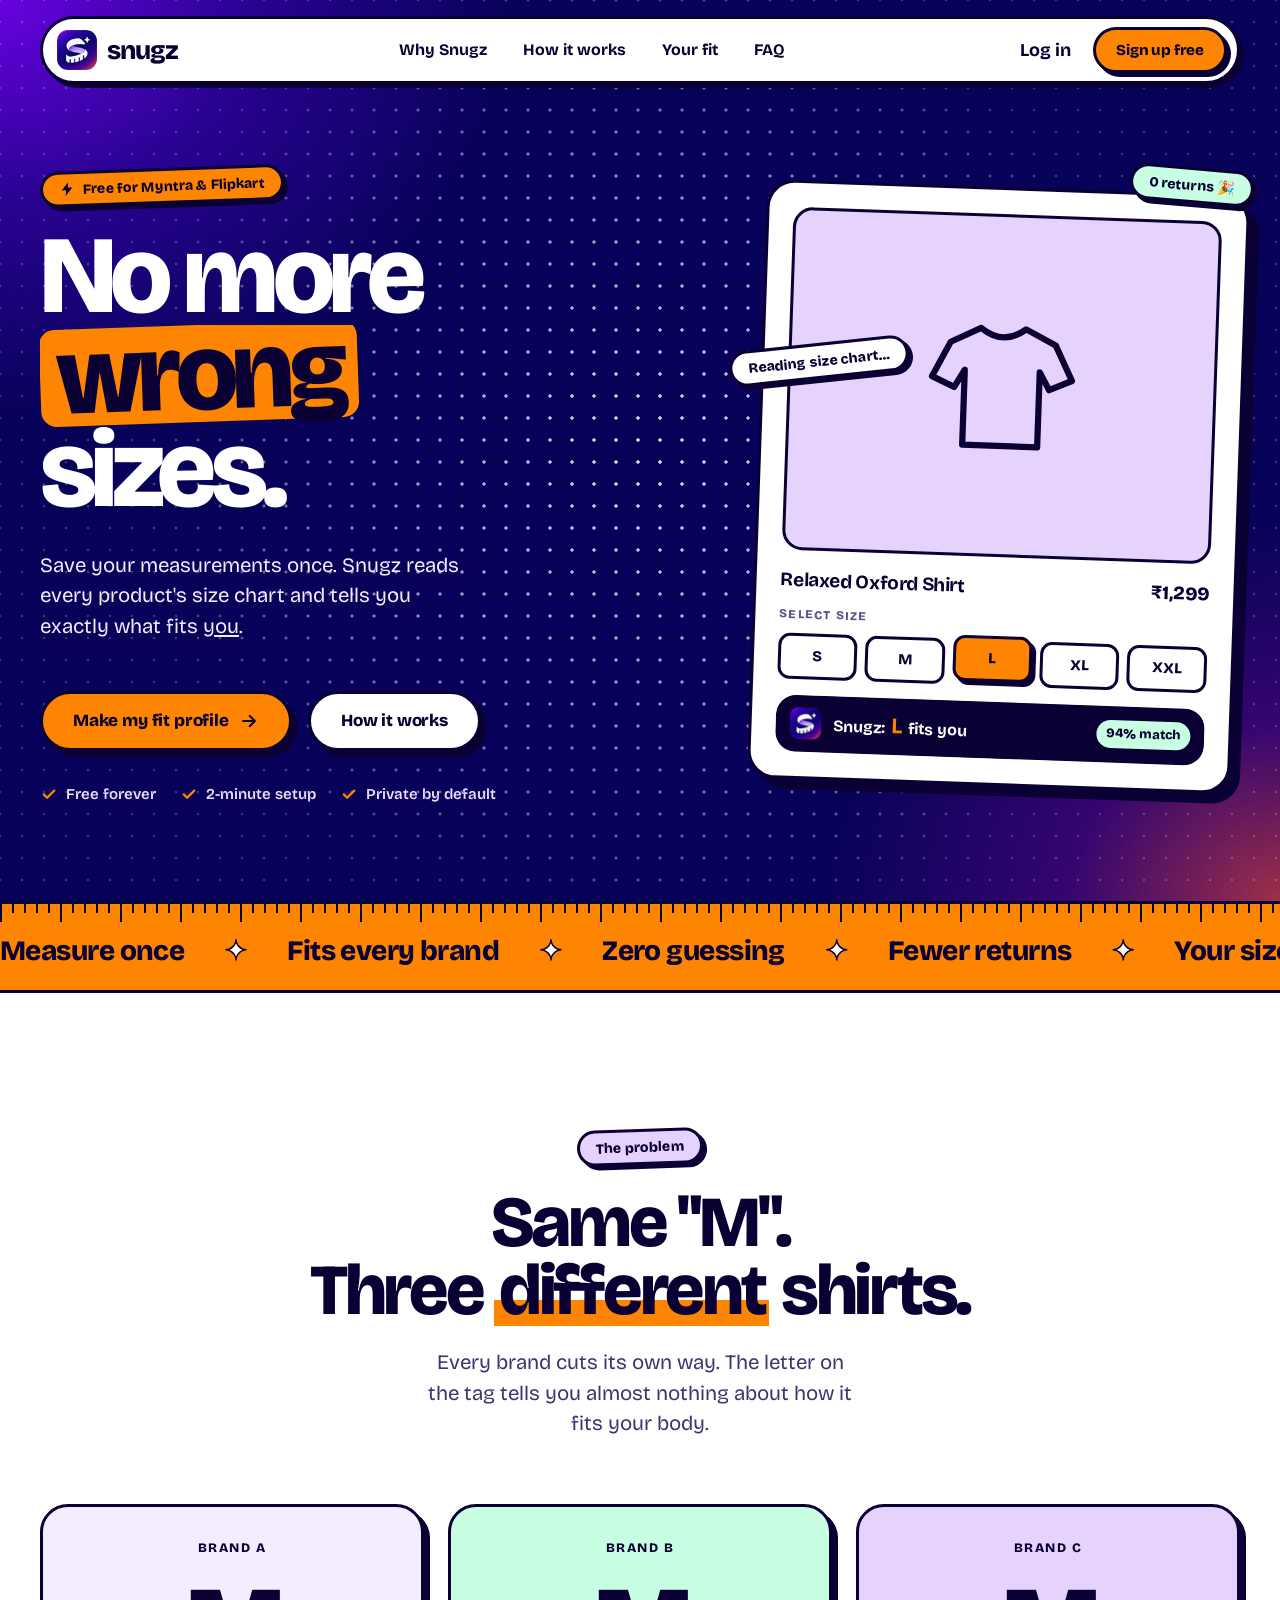
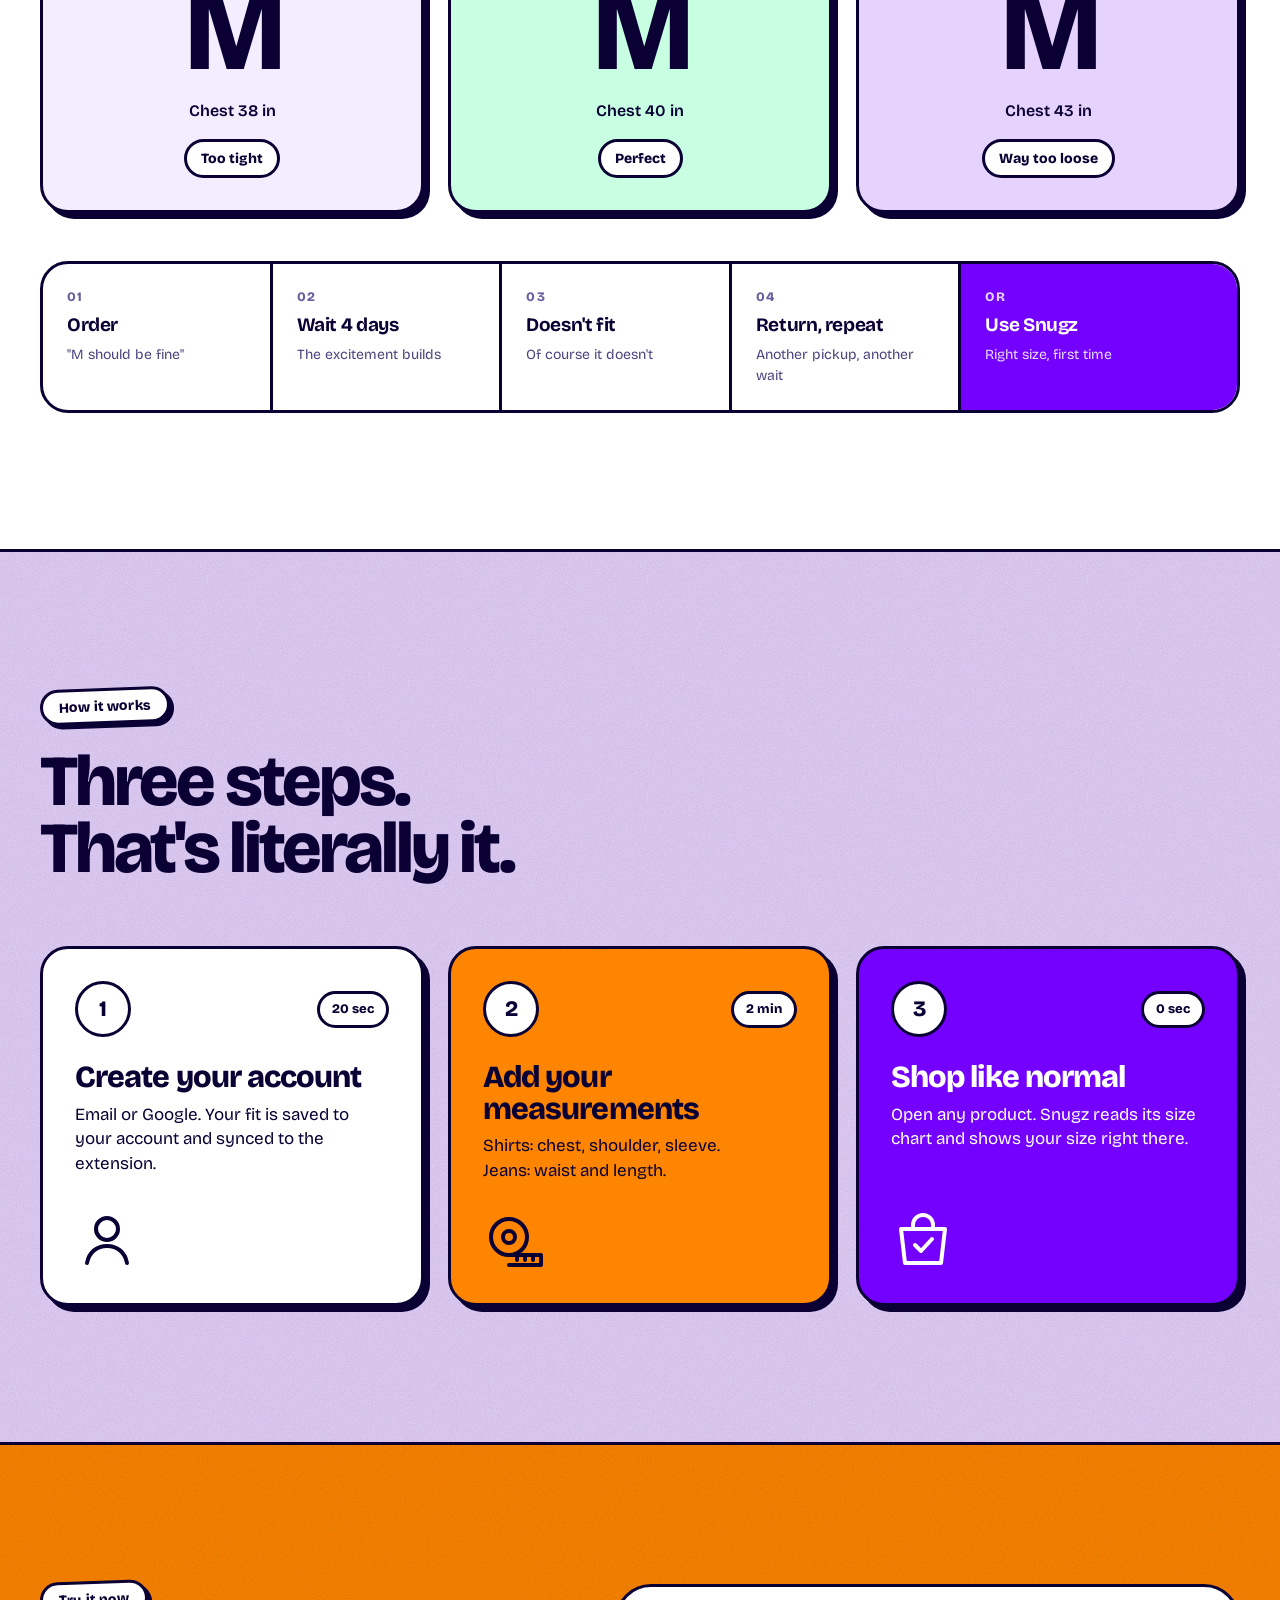
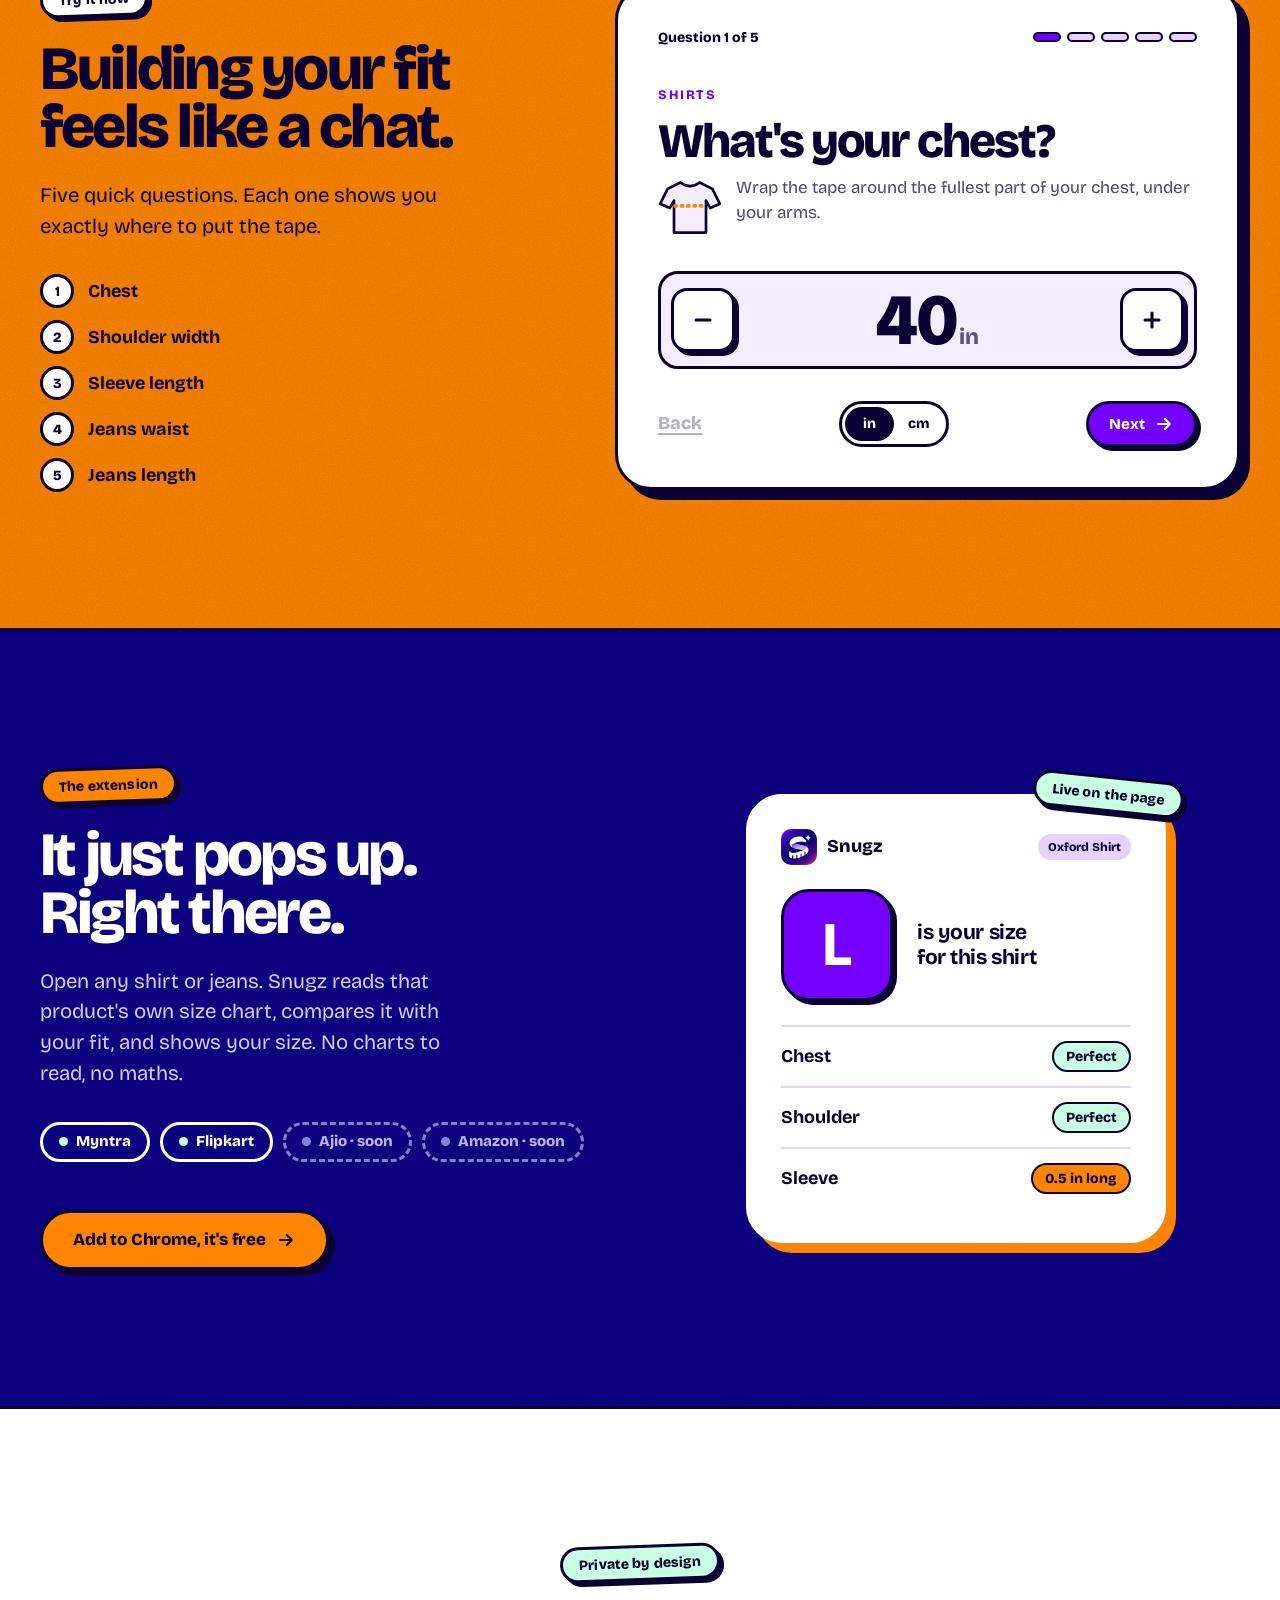
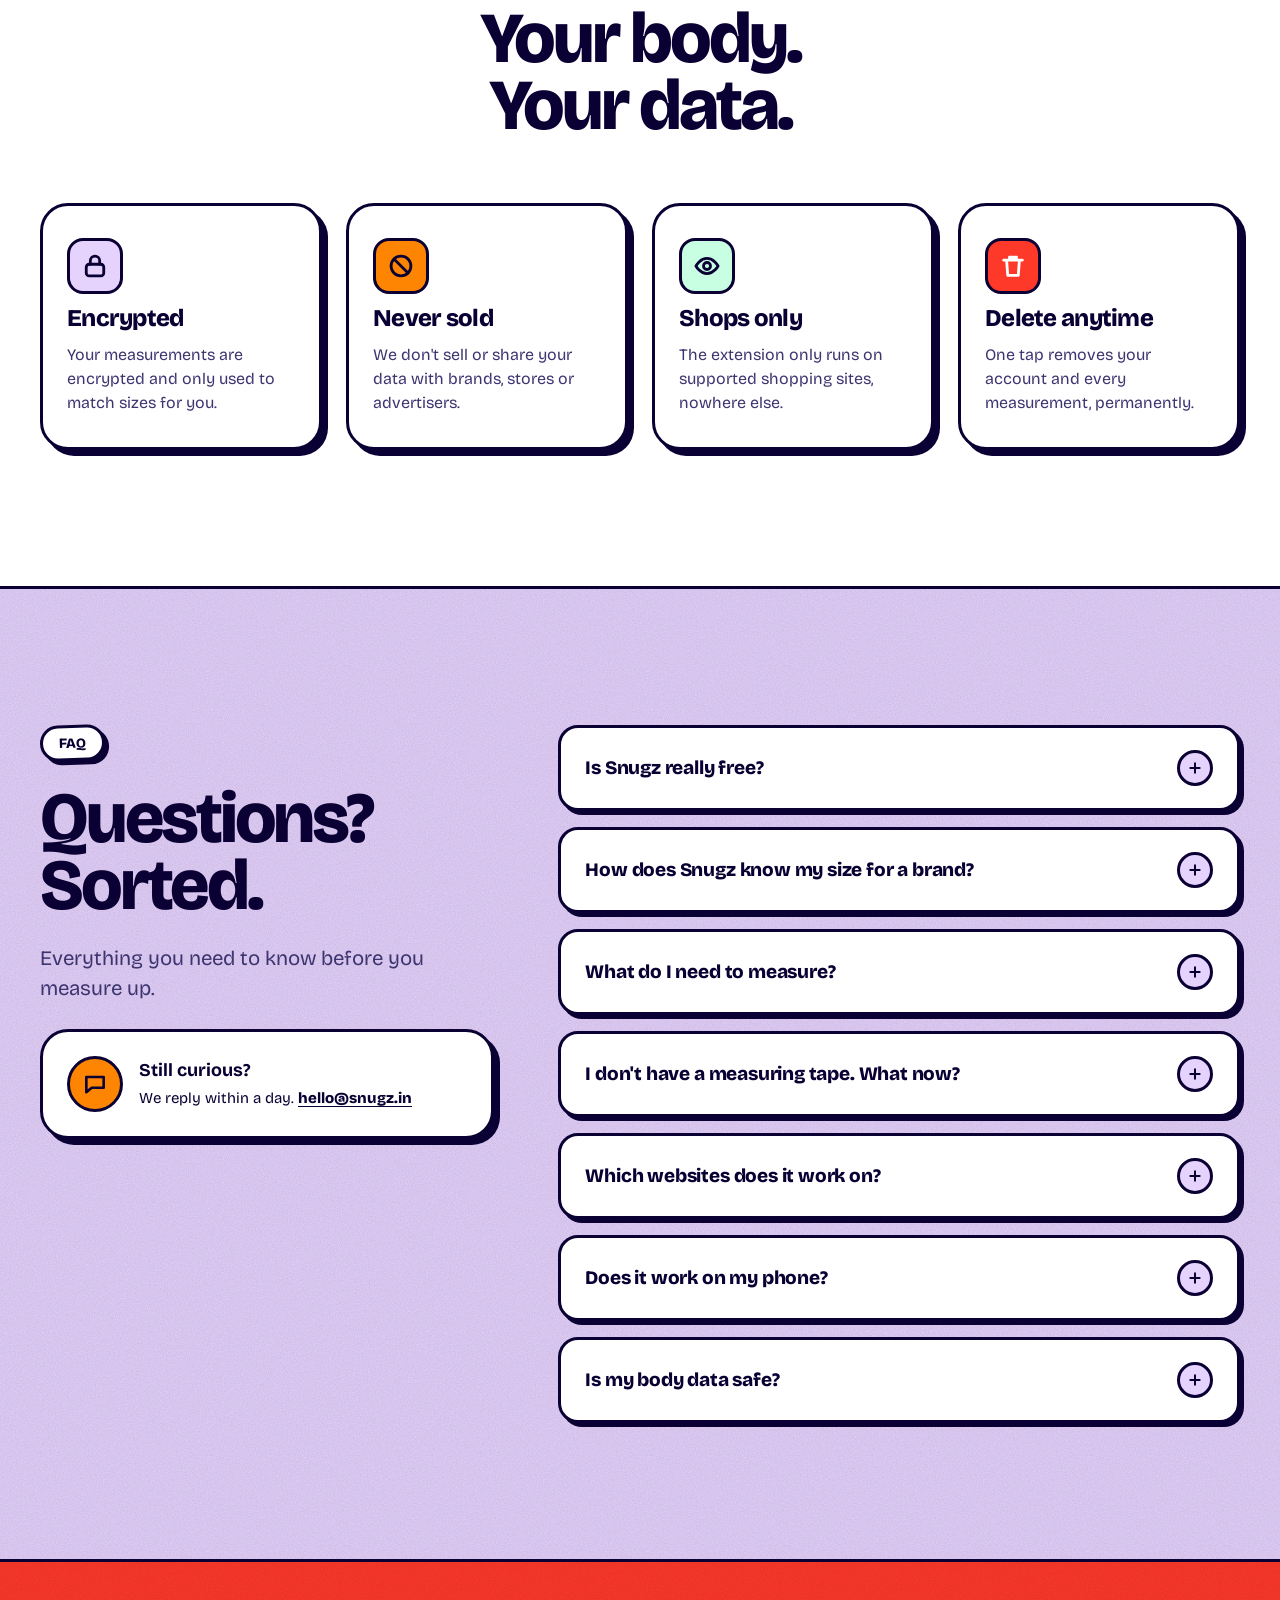
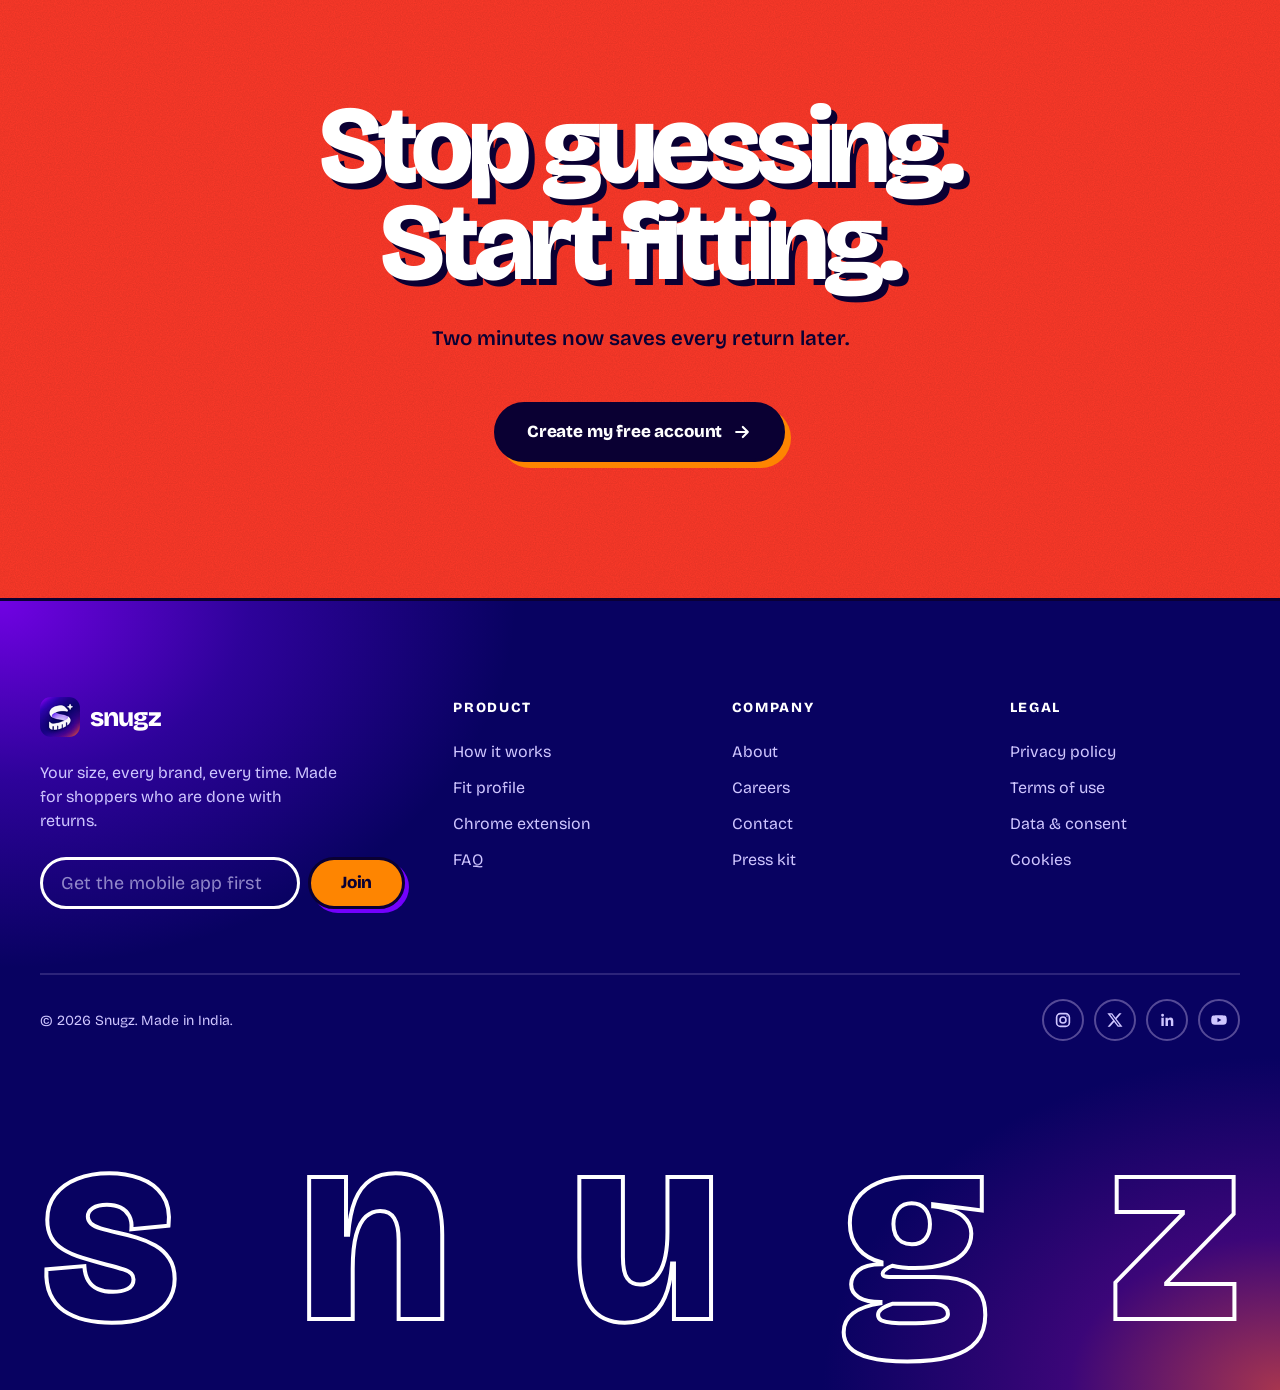
==== website/index.html @ 31a0fb0a "Snugz: website, Chrome extension and Supabase schema - Colour Block landing page and one-screen onbo" ====
<!DOCTYPE html>
<html lang="en">
<head>
  <meta charset="UTF-8" />
  <meta name="viewport" content="width=device-width, initial-scale=1.0" />
  <title>Snugz · No more wrong sizes</title>
  <meta name="description" content="Save your measurements once. Snugz reads every product's size chart on Myntra and Flipkart and tells you the size that fits." />
  <meta name="theme-color" content="#0C036F" />
  <link rel="icon" href="assets/snugz-icon-64.png" />
  <link rel="apple-touch-icon" href="assets/snugz-icon-192.png" />
  <link rel="preconnect" href="https://fonts.googleapis.com" />
  <link rel="preconnect" href="https://fonts.gstatic.com" crossorigin />
  <link href="https://fonts.googleapis.com/css2?family=Bricolage+Grotesque:opsz,wght@12..96,400;12..96,500;12..96,600;12..96,700;12..96,800&display=swap" rel="stylesheet" />
  <link rel="stylesheet" href="css/style.css" />
</head>
<body>

<!-- ============ icon sprite ============ -->
<svg width="0" height="0" style="position:absolute" aria-hidden="true">
  <defs>
    <symbol id="i-arrow" viewBox="0 0 24 24" fill="none" stroke="currentColor" stroke-width="2.6" stroke-linecap="round" stroke-linejoin="round"><path d="M5 12h14M13 6l6 6-6 6"/></symbol>
    <symbol id="i-check" viewBox="0 0 24 24" fill="none" stroke="currentColor" stroke-width="3" stroke-linecap="round" stroke-linejoin="round"><path d="M5 12.5l4.5 4.5L19 7.5"/></symbol>
    <symbol id="i-minus" viewBox="0 0 24 24" fill="none" stroke="currentColor" stroke-width="3" stroke-linecap="round"><path d="M5 12h14"/></symbol>
    <symbol id="i-plus" viewBox="0 0 24 24" fill="none" stroke="currentColor" stroke-width="3" stroke-linecap="round"><path d="M12 5v14M5 12h14"/></symbol>
    <symbol id="i-lock" viewBox="0 0 24 24" fill="none" stroke="currentColor" stroke-width="2.4" stroke-linecap="round" stroke-linejoin="round"><rect x="4.5" y="10.5" width="15" height="10" rx="2.5"/><path d="M8 10.5V7.5a4 4 0 0 1 8 0v3"/></symbol>
    <symbol id="i-ban" viewBox="0 0 24 24" fill="none" stroke="currentColor" stroke-width="2.4" stroke-linecap="round"><circle cx="12" cy="12" r="8.5"/><path d="M6 6l12 12"/></symbol>
    <symbol id="i-eye" viewBox="0 0 24 24" fill="none" stroke="currentColor" stroke-width="2.4" stroke-linecap="round" stroke-linejoin="round"><path d="M2.5 12S6 5.5 12 5.5 21.5 12 21.5 12 18 18.5 12 18.5 2.5 12 2.5 12z"/><circle cx="12" cy="12" r="3"/></symbol>
    <symbol id="i-trash" viewBox="0 0 24 24" fill="none" stroke="currentColor" stroke-width="2.4" stroke-linecap="round" stroke-linejoin="round"><path d="M4 7h16M9 7V4.5h6V7M6.5 7l1 13h9l1-13"/></symbol>
    <symbol id="i-chat" viewBox="0 0 24 24" fill="none" stroke="currentColor" stroke-width="2.4" stroke-linecap="round" stroke-linejoin="round"><path d="M4 5.5h16v10H9l-5 4z"/></symbol>
    <symbol id="i-bolt" viewBox="0 0 24 24" fill="currentColor"><path d="M13.5 2 4 13.5h6.5L9.5 22 20 9.5h-6.5z"/></symbol>
    <symbol id="i-insta" viewBox="0 0 24 24" fill="none" stroke="currentColor" stroke-width="2.2"><rect x="3.5" y="3.5" width="17" height="17" rx="5"/><circle cx="12" cy="12" r="4"/><circle cx="17.3" cy="6.7" r="1" fill="currentColor" stroke="none"/></symbol>
    <symbol id="i-x" viewBox="0 0 24 24" fill="currentColor"><path d="M17.7 3h3.1l-6.8 7.8L22 21h-6.3l-4.9-6.4L5.2 21H2.1l7.3-8.3L1.8 3h6.4l4.4 5.9zm-1.1 16.2h1.7L7.4 4.7H5.6z"/></symbol>
    <symbol id="i-in" viewBox="0 0 24 24" fill="currentColor"><path d="M4.5 9h3.2v11H4.5zM6.1 3.8a1.9 1.9 0 1 1 0 3.8 1.9 1.9 0 0 1 0-3.8zM10 9h3.1v1.5h.1c.4-.8 1.5-1.8 3.2-1.8 3.4 0 4 2.2 4 5.1V20h-3.2v-5.4c0-1.3 0-3-1.8-3s-2.1 1.4-2.1 2.9V20H10z"/></symbol>
    <symbol id="i-yt" viewBox="0 0 24 24" fill="currentColor"><path d="M22 8.2a3 3 0 0 0-2.1-2.1C18 5.6 12 5.6 12 5.6s-6 0-7.9.5A3 3 0 0 0 2 8.2 31 31 0 0 0 1.6 12 31 31 0 0 0 2 15.8a3 3 0 0 0 2.1 2.1c1.9.5 7.9.5 7.9.5s6 0 7.9-.5a3 3 0 0 0 2.1-2.1 31 31 0 0 0 .4-3.8 31 31 0 0 0-.4-3.8zM10 15V9l5.2 3z"/></symbol>
    <!-- illustrations -->
    <symbol id="i-shirt" viewBox="0 0 120 120" fill="none" stroke="currentColor" stroke-width="5" stroke-linejoin="round"><path d="M42 14 L18 26 L4 54 L22 62 L30 48 L30 108 L90 108 L90 48 L98 62 L116 54 L102 26 L78 14 Q60 28 42 14Z"/></symbol>
    <symbol id="i-user" viewBox="0 0 64 64" fill="none" stroke="currentColor" stroke-width="4" stroke-linecap="round"><circle cx="32" cy="22" r="11"/><path d="M12 56c2-11 10-17 20-17s18 6 20 17"/></symbol>
    <symbol id="i-tape" viewBox="0 0 64 64" fill="none" stroke="currentColor" stroke-width="4" stroke-linejoin="round" stroke-linecap="round"><circle cx="26" cy="30" r="18"/><circle cx="26" cy="30" r="6"/><path d="M26 48h32v10H26"/><path d="M34 48v5M42 48v5M50 48v5"/></symbol>
    <symbol id="i-bag" viewBox="0 0 64 64" fill="none" stroke="currentColor" stroke-width="4" stroke-linejoin="round" stroke-linecap="round"><path d="M10 22h44l-4 34H14z"/><path d="M22 22v-4a10 10 0 0 1 20 0v4"/><path d="M24 38l6 6 11-12"/></symbol>
  </defs>
</svg>

<!-- ============ NAV ============ -->
<header class="nav solid" id="nav">
  <div class="wrap nav-in">
    <a href="#top" class="brand" aria-label="Snugz home"><img src="assets/snugz-icon-64.png" alt="" width="40" height="40" />snugz</a>
    <nav class="nav-links" aria-label="Main">
      <a href="#problem">Why Snugz</a>
      <a href="#how">How it works</a>
      <a href="#fit">Your fit</a>
      <a href="#faq">FAQ</a>
    </nav>
    <div class="nav-cta">
      <a href="onboarding.html?mode=login" class="login go">Log in</a>
      <a href="onboarding.html" class="btn btn-orange btn-sm go">Sign up free</a>
      <button class="menu-btn" id="menuBtn" aria-label="Open menu" aria-expanded="false"><span></span></button>
    </div>
  </div>
</header>
<div class="mobile-menu" id="mobileMenu">
  <a href="#problem">Why Snugz</a>
  <a href="#how">How it works</a>
  <a href="#fit">Your fit</a>
  <a href="#faq">FAQ</a>
  <a href="onboarding.html" class="btn btn-orange go">Sign up free <svg class="arrow"><use href="#i-arrow"/></svg></a>
</div>

<main id="top">
  <!-- ============ HERO ============
       Psychology: name the pain everyone knows → show the fix within 2 seconds → one clear action. -->
  <section class="hero tex light">
    <div class="dots-bg"></div>
    <div class="wrap hero-grid">
      <div>
        <span class="sticker rv-pop" style="--rot:rotate(-2deg)"><svg><use href="#i-bolt"/></svg>Free for Myntra &amp; Flipkart</span>
        <h1 class="display">
          <span class="line"><span>No more</span></span>
          <span class="line"><span><span class="mark">wrong</span></span></span>
          <span class="line"><span>sizes.</span></span>
        </h1>
        <p class="lede rv" style="--i:2">Save your measurements once. Snugz reads every product's size chart and tells you exactly what fits <u>you</u>.</p>
        <div class="cta-row rv" style="--i:3">
          <a href="onboarding.html" class="btn btn-orange go">Make my fit profile <svg class="arrow"><use href="#i-arrow"/></svg></a>
          <a href="#how" class="btn">How it works</a>
        </div>
        <div class="trust-row rv" style="--i:4">
          <span><svg><use href="#i-check"/></svg>Free forever</span>
          <span><svg><use href="#i-check"/></svg>2-minute setup</span>
          <span><svg><use href="#i-check"/></svg>Private by default</span>
        </div>
      </div>

      <div class="demo rv" style="--i:2" aria-hidden="true">
        <span class="sticker white float-tag t1">Reading size chart…</span>
        <span class="sticker mint float-tag t2">0 returns 🎉</span>
        <div class="pcard" id="pcard">
          <div class="ph"><svg style="color:#0A0033"><use href="#i-shirt"/></svg><i class="scan"></i></div>
          <div class="meta"><b>Relaxed Oxford Shirt</b><span>₹1,299</span></div>
          <div class="lbl">Select size</div>
          <div class="chips" id="chips"><span class="chip">S</span><span class="chip">M</span><span class="chip">L</span><span class="chip">XL</span><span class="chip">XXL</span></div>
          <div class="verdict" id="verdict"><img src="assets/snugz-icon-64.png" alt="" /><span>Snugz: <b>L</b> fits you</span><span class="pct">94% match</span></div>
        </div>
      </div>
    </div>
  </section>

  <!-- ============ TAPE ============ -->
  <div class="tape" aria-hidden="true">
    <div class="tape-track">
      <p><span>Measure once</span><i>✦</i><span>Fits every brand</span><i>✦</i><span>Zero guessing</span><i>✦</i><span>Fewer returns</span><i>✦</i><span>Your size, everywhere</span><i>✦</i></p>
      <p><span>Measure once</span><i>✦</i><span>Fits every brand</span><i>✦</i><span>Zero guessing</span><i>✦</i><span>Fewer returns</span><i>✦</i><span>Your size, everywhere</span><i>✦</i></p>
    </div>
  </div>

  <!-- ============ PROBLEM ============
       Psychology: make the invisible problem visible. Same label, three outcomes. -->
  <section class="sec bg-white" id="problem">
    <div class="wrap">
      <div class="sec-head center">
        <span class="sticker lilac rv-pop" style="--rot:rotate(-2deg)">The problem</span>
        <h2 class="h2 rv" style="--i:1">Same "M".<br />Three <span class="u-line">different</span> shirts.</h2>
        <p class="lede rv" style="--i:2">Every brand cuts its own way. The letter on the tag tells you almost nothing about how it fits your body.</p>
      </div>
      <div class="same">
        <div class="same-card c-a rv" style="--i:0"><span class="brandname">Brand A</span><span class="m">M</span><span class="spec">Chest 38 in</span><span class="pill">Too tight</span></div>
        <div class="same-card c-b rv" style="--i:1"><span class="brandname">Brand B</span><span class="m">M</span><span class="spec">Chest 40 in</span><span class="pill">Perfect</span></div>
        <div class="same-card c-c rv" style="--i:2"><span class="brandname">Brand C</span><span class="m">M</span><span class="spec">Chest 43 in</span><span class="pill">Way too loose</span></div>
      </div>
      <div class="loop rv">
        <div><span class="n">01</span><b>Order</b><small>"M should be fine"</small></div>
        <div><span class="n">02</span><b>Wait 4 days</b><small>The excitement builds</small></div>
        <div><span class="n">03</span><b>Doesn't fit</b><small>Of course it doesn't</small></div>
        <div><span class="n">04</span><b>Return, repeat</b><small>Another pickup, another wait</small></div>
        <div><span class="n">OR</span><b>Use Snugz</b><small>Right size, first time</small></div>
      </div>
    </div>
  </section>

  <!-- ============ HOW IT WORKS ============ -->
  <section class="sec bg-lilac tex" id="how">
    <div class="wrap">
      <div class="sec-head">
        <span class="sticker white rv-pop" style="--rot:rotate(-2deg)">How it works</span>
        <h2 class="h2 rv" style="--i:1">Three steps.<br />That's literally it.</h2>
      </div>
      <div class="steps">
        <article class="step st-1 rv" style="--i:0">
          <div class="top"><span class="num">1</span><span class="time">20 sec</span></div>
          <div><h3 class="h3">Create your account</h3><p style="margin-top:10px">Email or Google. Your fit is saved to your account and synced to the extension.</p></div>
          <svg class="ico"><use href="#i-user"/></svg>
        </article>
        <article class="step st-2 rv" style="--i:1">
          <div class="top"><span class="num">2</span><span class="time">2 min</span></div>
          <div><h3 class="h3">Add your measurements</h3><p style="margin-top:10px">Shirts: chest, shoulder, sleeve.<br />Jeans: waist and length.</p></div>
          <svg class="ico"><use href="#i-tape"/></svg>
        </article>
        <article class="step st-3 rv" style="--i:2">
          <div class="top"><span class="num">3</span><span class="time">0 sec</span></div>
          <div><h3 class="h3">Shop like normal</h3><p style="margin-top:10px">Open any product. Snugz reads its size chart and shows your size right there.</p></div>
          <svg class="ico"><use href="#i-bag"/></svg>
        </article>
      </div>
    </div>
  </section>

  <!-- ============ FIT BUILDER (interactive) ============
       Psychology: let people try it before signing up. Answering the first question
       creates ownership, so they're more likely to finish. -->
  <section class="sec bg-orange tex" id="fit">
    <div class="wrap fit-grid">
      <div>
        <span class="sticker white rv-pop" style="--rot:rotate(-2deg)">Try it now</span>
        <h2 class="h2 rv" style="--i:1;margin-top:24px">Building your fit feels like a chat.</h2>
        <p class="lede rv" style="--i:2;margin-top:24px">Five quick questions. Each one shows you exactly where to put the tape.</p>
        <ul class="fit-list rv" style="--i:3">
          <li><span>1</span>Chest</li>
          <li><span>2</span>Shoulder width</li>
          <li><span>3</span>Sleeve length</li>
          <li><span>4</span>Jeans waist</li>
          <li><span>5</span>Jeans length</li>
        </ul>
      </div>
      <div class="qcard rv" style="--i:1">
        <div class="q-top"><span class="q-count" id="qCount">Question 1 of 5</span><div class="q-bars" id="qBars"><i class="on"></i><i></i><i></i><i></i><i></i></div></div>
        <div class="q-body" id="qBody"></div>
        <div class="picker">
          <button type="button" id="qMinus" aria-label="Decrease"><svg><use href="#i-minus"/></svg></button>
          <output id="qVal">40<small>in</small></output>
          <button type="button" id="qPlus" aria-label="Increase"><svg><use href="#i-plus"/></svg></button>
        </div>
        <div class="q-foot">
          <button class="link-btn" id="qBack" disabled>Back</button>
          <div class="unit" role="group" aria-label="Units"><button class="on" data-u="in">in</button><button data-u="cm">cm</button></div>
          <button class="btn btn-violet btn-sm" id="qNext">Next <svg class="arrow"><use href="#i-arrow"/></svg></button>
        </div>
      </div>
    </div>
  </section>

  <!-- ============ EXTENSION ============ -->
  <section class="sec bg-indigo tex light" id="extension">
    <div class="wrap ext-grid">
      <div>
        <span class="sticker rv-pop" style="--rot:rotate(-2deg)">The extension</span>
        <h2 class="h2 rv" style="--i:1;margin-top:24px">It just pops up.<br />Right there.</h2>
        <p class="lede rv" style="--i:2;margin-top:24px">Open any shirt or jeans. Snugz reads that product's own size chart, compares it with your fit, and shows your size. No charts to read, no maths.</p>
        <div class="stores rv" style="--i:3">
          <span class="store"><i></i>Myntra</span>
          <span class="store"><i></i>Flipkart</span>
          <span class="store soon"><i></i>Ajio · soon</span>
          <span class="store soon"><i></i>Amazon · soon</span>
        </div>
        <a href="#" class="btn btn-orange rv chrome" style="--i:4">Add to Chrome, it's free <svg class="arrow"><use href="#i-arrow"/></svg></a>
      </div>
      <div class="popwrap rv" style="--i:2">
        <span class="sticker mint">Live on the page</span>
        <div class="ext-pop">
          <div class="hd"><span><img src="assets/snugz-icon-64.png" alt="" />Snugz</span><small>Oxford Shirt</small></div>
          <div class="big"><b>L</b><p>is your size<br />for this shirt</p></div>
          <div class="rows">
            <div>Chest <em>Perfect</em></div>
            <div>Shoulder <em>Perfect</em></div>
            <div>Sleeve <em class="warn">0.5 in long</em></div>
          </div>
        </div>
      </div>
    </div>
  </section>

  <!-- ============ PRIVACY ============
       Psychology: body measurements feel personal. Remove the fear before the final ask. -->
  <section class="sec bg-white">
    <div class="wrap">
      <div class="sec-head center">
        <span class="sticker mint rv-pop" style="--rot:rotate(-2deg)">Private by design</span>
        <h2 class="h2 rv" style="--i:1">Your body.<br />Your data.</h2>
      </div>
      <div class="priv">
        <div class="priv-card rv" style="--i:0"><span class="ic" style="background:var(--lilac)"><svg><use href="#i-lock"/></svg></span><h3 class="h3" style="font-size:24px">Encrypted</h3><p>Your measurements are encrypted and only used to match sizes for you.</p></div>
        <div class="priv-card rv" style="--i:1"><span class="ic" style="background:var(--orange)"><svg><use href="#i-ban"/></svg></span><h3 class="h3" style="font-size:24px">Never sold</h3><p>We don't sell or share your data with brands, stores or advertisers.</p></div>
        <div class="priv-card rv" style="--i:2"><span class="ic" style="background:var(--mint)"><svg><use href="#i-eye"/></svg></span><h3 class="h3" style="font-size:24px">Shops only</h3><p>The extension only runs on supported shopping sites, nowhere else.</p></div>
        <div class="priv-card rv" style="--i:3"><span class="ic" style="background:var(--coral);color:#fff"><svg><use href="#i-trash"/></svg></span><h3 class="h3" style="font-size:24px">Delete anytime</h3><p>One tap removes your account and every measurement, permanently.</p></div>
      </div>
    </div>
  </section>

  <!-- ============ FAQ ============ -->
  <section class="sec bg-lilac tex" id="faq">
    <div class="wrap faq-grid">
      <div class="faq-side">
        <span class="sticker white rv-pop" style="--rot:rotate(-2deg);justify-self:start">FAQ</span>
        <h2 class="h2 rv" style="--i:1">Questions?<br />Sorted.</h2>
        <p class="lede rv" style="--i:2;color:#3D3570">Everything you need to know before you measure up.</p>
        <div class="help-card rv" style="--i:3">
          <span class="av"><svg><use href="#i-chat"/></svg></span>
          <div><b>Still curious?</b><span class="small">We reply within a day. <a href="mailto:hello@snugz.in">hello@snugz.in</a></span></div>
        </div>
      </div>
      <div class="faq" id="faqList">
        <div class="faq-item rv" style="--i:0"><button class="faq-q" aria-expanded="false">Is Snugz really free?<span class="pm"><svg><use href="#i-plus"/></svg></span></button><div class="faq-a"><div><p>Yes. Creating your fit profile and using the extension is free.</p></div></div></div>
        <div class="faq-item rv" style="--i:1"><button class="faq-q" aria-expanded="false">How does Snugz know my size for a brand?<span class="pm"><svg><use href="#i-plus"/></svg></span></button><div class="faq-a"><div><p>We don't guess from a database. The extension reads the size chart of the exact product you're viewing and compares it with your measurements.</p></div></div></div>
        <div class="faq-item rv" style="--i:2"><button class="faq-q" aria-expanded="false">What do I need to measure?<span class="pm"><svg><use href="#i-plus"/></svg></span></button><div class="faq-a"><div><p>For shirts and tops: chest, shoulder width and sleeve length. For jeans: waist and length. A soft measuring tape is all you need, and every step shows you where to measure.</p></div></div></div>
        <div class="faq-item rv" style="--i:3"><button class="faq-q" aria-expanded="false">I don't have a measuring tape. What now?<span class="pm"><svg><use href="#i-plus"/></svg></span></button><div class="faq-a"><div><p>Take a shirt and jeans that fit you well, lay them flat and measure those with any ruler or string. You can update your numbers any time.</p></div></div></div>
        <div class="faq-item rv" style="--i:4"><button class="faq-q" aria-expanded="false">Which websites does it work on?<span class="pm"><svg><use href="#i-plus"/></svg></span></button><div class="faq-a"><div><p>We're starting with Myntra and Flipkart. Ajio and Amazon are next.</p></div></div></div>
        <div class="faq-item rv" style="--i:5"><button class="faq-q" aria-expanded="false">Does it work on my phone?<span class="pm"><svg><use href="#i-plus"/></svg></span></button><div class="faq-a"><div><p>The extension works in Chrome on laptops and desktops. A mobile app is on the way. Join the newsletter below and we'll tell you first.</p></div></div></div>
        <div class="faq-item rv" style="--i:6"><button class="faq-q" aria-expanded="false">Is my body data safe?<span class="pm"><svg><use href="#i-plus"/></svg></span></button><div class="faq-a"><div><p>Your measurements are encrypted, never sold, and only used to match sizes for you. You can delete your account and all your data in one tap.</p></div></div></div>
      </div>
    </div>
  </section>

  <!-- ============ FINAL CTA ============ -->
  <section class="final tex" style="position:relative">
    <span class="sticker white float-s fs1">Measure once</span>
    <span class="sticker float-s fs2">Fits every brand</span>
    <span class="sticker lilac float-s fs3">Fewer returns</span>
    <span class="sticker mint float-s fs4">100% free</span>
    <div class="wrap">
      <h2 class="display pop-words" aria-label="Stop guessing. Start fitting."><span class="w" style="--d:0" aria-hidden="true">Stop</span> <span class="w" style="--d:1" aria-hidden="true">guessing.</span><br /><span class="w" style="--d:2" aria-hidden="true">Start</span> <span class="w" style="--d:3" aria-hidden="true">fitting.</span></h2>
      <p class="lede rv" style="--i:1">Two minutes now saves every return later.</p>
      <a href="onboarding.html" class="btn btn-ink rv go" style="--i:2">Create my free account <svg class="arrow"><use href="#i-arrow"/></svg></a>
    </div>
  </section>
</main>

<!-- ============ FOOTER ============ -->
<footer class="footer">
  <div class="wrap">
    <div class="f-top">
      <div class="f-brand">
        <a href="#top" class="brand"><img src="assets/snugz-icon-64.png" alt="" width="40" height="40" />snugz</a>
        <p>Your size, every brand, every time. Made for shoppers who are done with returns.</p>
        <form class="news" id="news">
          <label class="sr-only" for="newsEmail">Email</label>
          <input id="newsEmail" type="email" required placeholder="Get the mobile app first" />
          <button class="btn btn-orange" type="submit">Join</button>
        </form>
      </div>
      <div class="f-col"><h4>Product</h4><a href="#how">How it works</a><a href="#fit">Fit profile</a><a href="#extension">Chrome extension</a><a href="#faq">FAQ</a></div>
      <div class="f-col"><h4>Company</h4><a href="#">About</a><a href="#">Careers</a><a href="mailto:hello@snugz.in">Contact</a><a href="#">Press kit</a></div>
      <div class="f-col"><h4>Legal</h4><a href="#">Privacy policy</a><a href="#">Terms of use</a><a href="#">Data &amp; consent</a><a href="#">Cookies</a></div>
    </div>
    <div class="f-bot">
      <span>© 2026 Snugz. Made in India.</span>
      <div class="socials">
        <a href="#" aria-label="Instagram"><svg><use href="#i-insta"/></svg></a>
        <a href="#" aria-label="X"><svg><use href="#i-x"/></svg></a>
        <a href="#" aria-label="LinkedIn"><svg><use href="#i-in"/></svg></a>
        <a href="#" aria-label="YouTube"><svg><use href="#i-yt"/></svg></a>
      </div>
    </div>
    <div class="wordmark" id="wordmark" aria-hidden="true"><span style="--n:0">s</span><span style="--n:1">n</span><span style="--n:2">u</span><span style="--n:3">g</span><span style="--n:4">z</span></div>
  </div>
</footer>

<div class="wipe" id="wipe"><img src="assets/snugz-icon-512.png" alt="" /></div>
<script src="js/main.js"></script>
</body>
</html>
---- website/css/style.css ----
/* =========================================================================
   SNUGZ · Colour Block design system
   Colours sampled from the logo. Flat, saturated, high contrast.
   ========================================================================= */
:root {
  /* brand */
  --violet: #7301FD;
  --violet-dk: #5302E2;
  --indigo: #0E0287;
  --deep-indigo: #0C036F; /* official brand Deep Indigo */
  /* the logo's own background: violet corner → very deep indigo core → purple/coral corner */
  --logo-core: #080261;
  --logo-bg:
    radial-gradient(65% 75% at 0% 0%, #7102E3 0%, rgba(77,3,201,.55) 30%, rgba(43,2,164,0) 62%),
    radial-gradient(55% 65% at 100% 100%, rgba(184,59,77,.9) 0%, rgba(87,8,133,.65) 30%, rgba(65,3,130,0) 65%),
    var(--logo-core);
  --coral: #FF3929;
  --orange: #FE8501;
  --lilac: #E5D2FD;
  --lilac-lt: #F4ECFF;
  --ink: #0A0033;
  --white: #FFFFFF;
  --mint: #C8FFE3;

  /* lines & depth */
  --bw: 3px;
  --edge: var(--bw) solid var(--ink);
  --pop-sm: 4px 4px 0 var(--ink);
  --pop: 6px 6px 0 var(--ink);
  --pop-lg: 10px 10px 0 var(--ink);

  /* type */
  --font: "Bricolage Grotesque", system-ui, -apple-system, "Segoe UI", sans-serif;

  /* spacing (8pt scale) */
  --s1: 8px; --s2: 16px; --s3: 24px; --s4: 32px; --s5: 48px; --s6: 64px; --s7: 96px; --s8: 128px;
  --section: clamp(88px, 11vw, 136px);
  --gutter: clamp(20px, 5vw, 40px);
  --maxw: 1200px;

  --r-sm: 12px; --r: 20px; --r-lg: 28px; --r-xl: 36px;
  --ease: cubic-bezier(.2, .9, .25, 1);
  --spring: cubic-bezier(.34, 1.56, .64, 1);
}

*, *::before, *::after { box-sizing: border-box; margin: 0; padding: 0; }
html { scroll-behavior: smooth; -webkit-text-size-adjust: 100%; }
body {
  font-family: var(--font);
  font-optical-sizing: auto;
  font-size: 18px;
  line-height: 1.5;
  color: var(--ink);
  background: var(--white);
  -webkit-font-smoothing: antialiased;
  overflow-x: hidden;
}
img, svg { display: block; max-width: 100%; }
a { color: inherit; text-decoration: none; }
button { font: inherit; color: inherit; background: none; border: 0; cursor: pointer; }
input { font: inherit; color: inherit; }
::selection { background: var(--orange); color: var(--ink); }
:focus-visible { outline: 3px solid var(--orange); outline-offset: 3px; border-radius: 6px; }

.wrap { width: min(var(--maxw), 100% - var(--gutter) * 2); margin-inline: auto; }
.sr-only { position: absolute; width: 1px; height: 1px; overflow: hidden; clip: rect(0 0 0 0); white-space: nowrap; }

/* ---------- texture: printed-paper grain on every colour block ---------- */
.tex { position: relative; isolation: isolate; }
.tex::before {
  content: ""; position: absolute; inset: 0; z-index: -1; pointer-events: none;
  background-image: url("data:image/svg+xml,%3Csvg xmlns='http://www.w3.org/2000/svg' width='220' height='220'%3E%3Cfilter id='n'%3E%3CfeTurbulence type='fractalNoise' baseFrequency='.85' numOctaves='3' stitchTiles='stitch'/%3E%3CfeColorMatrix values='0 0 0 0 0 0 0 0 0 0 0 0 0 0 0 0 0 0 .55 0'/%3E%3C/filter%3E%3Crect width='100%25' height='100%25' filter='url(%23n)'/%3E%3C/svg%3E");
  opacity: .22; mix-blend-mode: multiply;
}
.tex.light::before { mix-blend-mode: soft-light; opacity: .5; }
/* halftone dot field (hero) */
.dots-bg {
  position: absolute; inset: 0; z-index: -1; pointer-events: none;
  background-image: radial-gradient(rgba(255,255,255,.2) 1.4px, transparent 1.6px);
  background-size: 22px 22px;
  background-position: 11px 11px;
}
/* breathing layer: brighter dots inside a soft circle that slowly grows and shrinks */
.dots-bg::after {
  content: ""; position: absolute; inset: 0;
  background-image: radial-gradient(rgba(255,255,255,.85) 1.5px, transparent 1.8px);
  background-size: 22px 22px; background-position: 11px 11px;
  -webkit-mask-image: radial-gradient(circle at 50% 50%, #000 0%, rgba(0,0,0,.5) 35%, transparent 65%);
          mask-image: radial-gradient(circle at 50% 50%, #000 0%, rgba(0,0,0,.5) 35%, transparent 65%);
  -webkit-mask-repeat: no-repeat; mask-repeat: no-repeat;
  -webkit-mask-position: 70% 45%; mask-position: 70% 45%;
  animation: breathe 7s ease-in-out infinite;
}
@keyframes breathe {
  0%, 100% { -webkit-mask-size: 45% 70%; mask-size: 45% 70%; opacity: .35; }
  50%      { -webkit-mask-size: 120% 180%; mask-size: 120% 180%; opacity: 1; }
}

/* ---------- typography ---------- */
.display { font-size: clamp(56px, 8.6vw, 132px); line-height: .88; letter-spacing: -.05em; font-weight: 800; }
.h2 { font-size: clamp(42px, 5.6vw, 80px); line-height: .94; letter-spacing: -.045em; font-weight: 800; }
.h3 { font-size: clamp(24px, 2.4vw, 32px); line-height: 1.02; letter-spacing: -.03em; font-weight: 800; }
.lede { font-size: clamp(18px, 1.6vw, 21px); line-height: 1.5; max-width: 34ch; }
.small { font-size: 15px; }
.mark {
  display: inline-block; background: var(--orange); color: var(--ink);
  padding: 0 .14em; border-radius: .14em; transform: rotate(-2deg);
}
.u-line { background: linear-gradient(transparent 62%, var(--orange) 62% 92%, transparent 92%); padding: 0 .06em; }

/* sticker label */
.sticker {
  display: inline-flex; align-items: center; gap: 8px;
  height: 36px; padding: 0 16px; border: var(--edge); border-radius: 999px;
  background: var(--orange); color: var(--ink);
  font-weight: 800; font-size: 14px; letter-spacing: .01em;
  transform: rotate(-2deg); box-shadow: var(--pop-sm);
}
.sticker.white { background: var(--white); }
.sticker.lilac { background: var(--lilac); }
.sticker.mint { background: var(--mint); }
.sticker svg { width: 16px; height: 16px; }

/* ---------- buttons ---------- */
.btn {
  --bg: var(--white); --fg: var(--ink);
  display: inline-flex; align-items: center; justify-content: center; gap: 10px;
  height: 60px; padding: 0 30px; border-radius: 999px;
  background: var(--bg); color: var(--fg);
  border: var(--edge); box-shadow: var(--pop);
  font-weight: 800; font-size: 17px; letter-spacing: -.01em; white-space: nowrap;
  transition: transform .18s var(--ease), box-shadow .18s var(--ease), background .2s;
  will-change: transform;
}
.btn:hover { transform: translate(-2px, -2px); box-shadow: 8px 8px 0 var(--ink); }
.btn:active { transform: translate(4px, 4px); box-shadow: 2px 2px 0 var(--ink); transition-duration: .06s; }
.btn svg { width: 20px; height: 20px; transition: transform .25s var(--ease); }
.btn:hover svg.arrow { transform: translateX(4px); }
.btn-orange { --bg: var(--orange); }
.btn-violet { --bg: var(--violet); --fg: var(--white); }
.btn-ink { --bg: var(--ink); --fg: var(--white); box-shadow: 6px 6px 0 var(--orange); }
.btn-ink:hover { box-shadow: 8px 8px 0 var(--orange); }
.btn-sm { height: 46px; padding: 0 20px; font-size: 15px; box-shadow: var(--pop-sm); }
.btn-sm:hover { box-shadow: 6px 6px 0 var(--ink); }
.btn-block { width: 100%; }

/* ---------- nav ---------- */
.nav {
  position: fixed; inset: 16px 0 auto; z-index: 60;
  transition: transform .45s var(--ease);
}
.nav.hide { transform: translateY(-140%); }
.nav-in {
  display: flex; align-items: center; justify-content: space-between; gap: 24px;
  height: 68px; padding: 0 10px 0 14px; border-radius: 999px;
  border: var(--bw) solid transparent;
  transition: background .3s, border-color .3s, box-shadow .3s;
}
.nav.solid .nav-in { background: var(--white); border-color: var(--ink); box-shadow: var(--pop-sm); }
.brand { display: inline-flex; align-items: center; gap: 10px; font-weight: 800; font-size: 26px; letter-spacing: -.04em; color: var(--white); transition: color .3s; }
.brand img { width: 40px; height: 40px; border-radius: 11px; }
.nav.solid .brand { color: var(--ink); }
.nav-links { display: flex; gap: 4px; }
.nav-links a {
  padding: 10px 16px; border-radius: 999px; font-weight: 700; font-size: 16px; color: var(--white);
  transition: background .2s, color .2s;
}
.nav-links a:hover { background: rgba(255,255,255,.16); }
.nav.solid .nav-links a { color: var(--ink); }
.nav.solid .nav-links a:hover { background: var(--lilac); }
.nav-cta { display: flex; align-items: center; gap: 8px; }
.nav-cta .login { font-weight: 700; padding: 10px 14px; color: var(--white); transition: color .3s; }
.nav.solid .nav-cta .login { color: var(--ink); }
.menu-btn { display: none; width: 46px; height: 46px; border-radius: 50%; border: var(--edge); background: var(--white); box-shadow: var(--pop-sm); place-items: center; }
.menu-btn span, .menu-btn span::before, .menu-btn span::after { display: block; width: 18px; height: 2.5px; background: var(--ink); border-radius: 2px; position: relative; transition: transform .3s var(--ease); }
.menu-btn span::before, .menu-btn span::after { content: ""; position: absolute; left: 0; }
.menu-btn span::before { top: -6px; } .menu-btn span::after { top: 6px; }
.menu-open .menu-btn span { background: transparent; }
.menu-open .menu-btn span::before { transform: translateY(6px) rotate(45deg); }
.menu-open .menu-btn span::after { transform: translateY(-6px) rotate(-45deg); }
.mobile-menu {
  position: fixed; inset: 0; z-index: 55; background: var(--violet); color: var(--white);
  display: grid; align-content: center; gap: 8px; padding: var(--gutter);
  clip-path: circle(0 at calc(100% - 44px) 50px); transition: clip-path .6s var(--ease);
}
.menu-open .mobile-menu { clip-path: circle(150% at calc(100% - 44px) 50px); }
.mobile-menu a { font-size: 44px; font-weight: 800; letter-spacing: -.04em; }
.mobile-menu .btn { margin-top: 24px; justify-self: start; }

/* ---------- HERO ---------- */
.hero { background: var(--logo-bg); color: var(--white); padding: 168px 0 var(--s7); border-bottom: var(--edge); overflow: hidden; }
.hero-grid { display: grid; grid-template-columns: minmax(0, 1.15fr) minmax(0, .85fr); gap: var(--s6); align-items: center; }
.hero h1 { margin: var(--s3) 0 var(--s4); }
.hero h1 .line { display: block; overflow: hidden; padding-bottom: .06em; margin-bottom: -.06em; }
.hero h1 .line > span { display: inline-block; transform: translateY(105%); animation: rise .9s var(--ease) forwards; }
.hero h1 .line:nth-child(2) > span { animation-delay: .08s; }
.hero h1 .line:nth-child(3) > span { animation-delay: .16s; }
@keyframes rise { to { transform: none; } }
.hero h1 .mark { transform: rotate(-2deg); }
.hero .lede { color: #F3EAFF; margin-bottom: var(--s5); }
.cta-row { display: flex; flex-wrap: wrap; gap: var(--s2); align-items: center; }
.trust-row { display: flex; flex-wrap: wrap; gap: var(--s3); margin-top: var(--s4); font-size: 15px; font-weight: 600; color: #E9DCFF; }
.trust-row span { display: inline-flex; align-items: center; gap: 8px; }
.trust-row svg { width: 18px; height: 18px; color: var(--orange); }

/* hero product card */
.demo { position: relative; }
.pcard {
  position: relative; background: var(--white); color: var(--ink);
  border: var(--edge); border-radius: var(--r-lg); box-shadow: var(--pop-lg);
  padding: var(--s3); transform: rotate(2deg);
  animation: bob 7s ease-in-out infinite;
}
@keyframes bob { 50% { transform: rotate(2deg) translateY(-10px); } }
.pcard .ph {
  aspect-ratio: 5/4; border: var(--edge); border-radius: var(--r); background: var(--lilac);
  display: grid; place-items: center; position: relative; overflow: hidden;
}
.pcard .ph svg { width: 46%; }
.pcard .scan {
  position: absolute; left: 0; right: 0; height: 3px; background: var(--orange); box-shadow: 0 0 0 1px var(--ink);
  top: 0; opacity: 0;
}
.pcard.scanning .scan { animation: scan 1.1s var(--ease) forwards; }
@keyframes scan { 0% { top: 0; opacity: 1; } 90% { opacity: 1; } 100% { top: 100%; opacity: 0; } }
.pcard .meta { display: flex; justify-content: space-between; align-items: baseline; margin: var(--s2) 0 4px; gap: 12px; }
.pcard .meta b { font-size: 19px; letter-spacing: -.02em; }
.pcard .meta span { font-weight: 800; font-size: 19px; }
.pcard .lbl { font-size: 12px; font-weight: 800; letter-spacing: .1em; text-transform: uppercase; color: #5B528C; margin-top: 10px; }
.chips { display: grid; grid-template-columns: repeat(5, 1fr); gap: 8px; margin-top: 10px; }
.chip {
  height: 46px; display: grid; place-items: center; border: var(--edge); border-radius: var(--r-sm);
  font-weight: 800; font-size: 15px; background: var(--white);
  transition: background .3s, transform .4s var(--spring), box-shadow .3s;
}
.chip.ping { background: var(--lilac); }
.chip.hit { background: var(--orange); transform: translateY(-4px); box-shadow: var(--pop-sm); }
.verdict {
  margin-top: var(--s2); display: flex; align-items: center; gap: 12px;
  background: var(--ink); color: var(--white); border-radius: var(--r); padding: 12px 14px;
  font-weight: 700; font-size: 16px;
  clip-path: inset(0 100% 0 0 round 20px); transition: clip-path .7s var(--ease);
}
.verdict.show { clip-path: inset(0 0 0 0 round 20px); }
.verdict img { width: 32px; height: 32px; border-radius: 9px; }
.verdict b { color: var(--orange); font-size: 22px; margin: 0 2px; }
.verdict > span { white-space: nowrap; }
.verdict .pct { margin-left: auto; font-size: 13px; font-weight: 800; background: var(--mint); color: var(--ink); padding: 4px 10px; border-radius: 999px; }
.float-tag { position: absolute; z-index: 2; }
.float-tag.t1 { left: -28px; top: 26%; transform: rotate(-6deg); }
.float-tag.t2 { right: -14px; top: -20px; transform: rotate(5deg); }

/* ---------- TAPE (measuring-tape ticker) ---------- */
.tape {
  position: relative; background: var(--orange); border-bottom: var(--edge); overflow: hidden;
  padding: 26px 0 18px;
}
.tape::before { /* tick marks like a real tape measure */
  content: ""; position: absolute; left: 0; right: 0; top: 0; height: 18px;
  background:
    repeating-linear-gradient(90deg, var(--ink) 0 2px, transparent 2px 60px),
    repeating-linear-gradient(90deg, var(--ink) 0 2px, transparent 2px 12px);
  background-size: 100% 18px, 100% 9px; background-repeat: repeat-x;
  animation: tick 26s linear infinite;
}
@keyframes tick { to { background-position: -600px 0, -600px 0; } }
.tape-track { display: flex; width: max-content; animation: marquee 26s linear infinite; }
.tape-track p { display: flex; gap: 40px; padding-right: 40px; font-weight: 800; font-size: clamp(20px, 2.2vw, 28px); letter-spacing: -.02em; white-space: nowrap; }
.tape-track i { font-style: normal; color: var(--white); -webkit-text-stroke: 1.5px var(--ink); }
@keyframes marquee { to { transform: translateX(-50%); } }

/* ---------- generic section ---------- */
.sec { padding: var(--section) 0; border-bottom: var(--edge); }
.sec-head { display: grid; gap: var(--s3); margin-bottom: var(--s6); justify-items: start; }
#fit .h2, #extension .h2 { font-size: clamp(40px, 4.8vw, 68px); }
.sec-head.center { text-align: center; justify-items: center; }
.sec-head .lede { color: #3D3570; }
.bg-white { background: var(--white); }
.bg-lilac { background: var(--lilac); }
.bg-orange { background: var(--orange); }
.bg-indigo { background: var(--indigo); color: var(--white); }
.bg-coral { background: var(--coral); }
.bg-ink { background: var(--ink); color: var(--white); }

/* ---------- PROBLEM ---------- */
.same { display: grid; grid-template-columns: repeat(3, 1fr); gap: var(--s3); }
.same-card {
  border: var(--edge); border-radius: var(--r-lg); box-shadow: var(--pop);
  padding: var(--s4); display: grid; gap: var(--s2); justify-items: center; text-align: center;
  transition: transform .35s var(--ease), box-shadow .35s var(--ease);
}
.same-card:hover { transform: translate(-3px, -3px) rotate(-1deg); box-shadow: 9px 9px 0 var(--ink); }
.same-card .brandname { font-size: 13px; font-weight: 800; letter-spacing: .12em; text-transform: uppercase; }
.same-card .m { font-size: 120px; line-height: .9; font-weight: 800; letter-spacing: -.06em; }
.same-card .spec { font-size: 16px; font-weight: 600; }
.same-card .pill { font-weight: 800; font-size: 14px; padding: 6px 14px; border-radius: 999px; border: var(--edge); background: var(--white); }
.c-a { background: var(--lilac-lt); } .c-b { background: var(--mint); } .c-c { background: var(--lilac); }
.loop {
  margin-top: var(--s5); border: var(--edge); border-radius: var(--r-lg); overflow: hidden;
  display: grid; grid-template-columns: repeat(4, 1fr) 1.2fr; background: var(--white);
}
.loop > div { padding: var(--s3); border-right: var(--edge); display: grid; gap: 4px; align-content: start; }
.loop > div:last-child { border-right: 0; background: var(--violet); color: var(--white); }
.loop .n { font-size: 13px; font-weight: 800; letter-spacing: .1em; color: #6A60A0; }
.loop > div:last-child .n { color: var(--lilac); }
.loop b { font-size: 19px; letter-spacing: -.02em; }
.loop small { font-size: 14px; color: #4B437E; }
.loop > div:last-child small { color: #EBDDFF; }

/* ---------- STEPS ---------- */
.steps { display: grid; grid-template-columns: repeat(3, 1fr); gap: var(--s3); counter-reset: s; }
.step {
  border: var(--edge); border-radius: var(--r-lg); box-shadow: var(--pop);
  padding: var(--s4); min-height: 340px; display: flex; flex-direction: column; gap: var(--s3);
  transition: transform .35s var(--ease), box-shadow .35s var(--ease);
}
.step:hover { transform: translate(-3px, -3px); box-shadow: 9px 9px 0 var(--ink); }
.step .top { display: flex; justify-content: space-between; align-items: center; }
.step .num { width: 56px; height: 56px; border-radius: 50%; border: var(--edge); background: var(--white); display: grid; place-items: center; font-weight: 800; font-size: 22px; }
.step .time { font-size: 13px; font-weight: 800; padding: 6px 12px; border-radius: 999px; border: var(--edge); background: var(--white); }
.step .ico { width: 64px; height: 64px; margin-top: auto; }
.step p { font-size: 17px; line-height: 1.45; }
.st-1 { background: var(--white); } .st-2 { background: var(--orange); } .st-3 { background: var(--violet); color: var(--white); }
.st-3 .num, .st-3 .time { color: var(--ink); }

/* ---------- FIT BUILDER ---------- */
.fit-grid { display: grid; grid-template-columns: minmax(0, .9fr) minmax(0, 1.1fr); gap: var(--s6); align-items: center; }
.fit-list { display: grid; gap: 12px; margin-top: var(--s4); }
.fit-list li { list-style: none; display: flex; align-items: center; gap: 14px; font-weight: 700; font-size: 18px; }
.fit-list li span { width: 34px; height: 34px; flex: none; border-radius: 50%; border: var(--edge); background: var(--white); display: grid; place-items: center; font-size: 14px; font-weight: 800; }
.qcard {
  background: var(--white); border: var(--edge); border-radius: var(--r-xl); box-shadow: var(--pop-lg);
  padding: clamp(24px, 4vw, 40px); position: relative;
}
.q-top { display: flex; justify-content: space-between; align-items: center; gap: 16px; }
.q-count { font-size: 14px; font-weight: 800; }
.q-bars { display: grid; grid-template-columns: repeat(5, 28px); gap: 6px; }
.q-bars i { height: 10px; border-radius: 10px; border: 2px solid var(--ink); background: var(--lilac); transition: background .35s var(--ease); }
.q-bars i.on { background: var(--violet); }
.q-body { margin-top: var(--s4); min-height: 150px; }
.q-cat { display: inline-flex; gap: 8px; align-items: center; font-size: 13px; font-weight: 800; letter-spacing: .12em; text-transform: uppercase; color: var(--violet); }
.q-title { font-size: clamp(34px, 4vw, 48px); line-height: 1; letter-spacing: -.04em; font-weight: 800; margin: 10px 0 10px; }
.q-help { font-size: 17px; color: #4B437E; display: flex; gap: 14px; align-items: flex-start; }
.q-help svg { width: 64px; height: 64px; flex: none; }
.q-anim { animation: qIn .45s var(--ease); }
@keyframes qIn { from { opacity: 0; transform: translateX(18px); } }
.picker {
  margin: var(--s4) 0; display: grid; grid-template-columns: 64px 1fr 64px; align-items: center; gap: 12px;
  border: var(--edge); border-radius: var(--r); padding: 10px; background: var(--lilac-lt);
}
.picker button {
  width: 64px; height: 64px; border-radius: 16px; border: var(--edge); background: var(--white);
  display: grid; place-items: center; box-shadow: var(--pop-sm);
  transition: transform .12s, box-shadow .12s, background .2s;
}
.picker button svg { width: 24px; height: 24px; }
.picker button:hover { background: var(--orange); }
.picker button:active { transform: translate(3px, 3px); box-shadow: 1px 1px 0 var(--ink); }
.picker output { text-align: center; font-size: clamp(52px, 6vw, 72px); font-weight: 800; letter-spacing: -.05em; line-height: 1; font-variant-numeric: tabular-nums; }
.picker output small { font-size: 22px; letter-spacing: 0; margin-left: 4px; color: #5B528C; }
.q-foot { display: flex; justify-content: space-between; align-items: center; gap: 16px; }
.unit { display: inline-grid; grid-template-columns: 1fr 1fr; border: var(--edge); border-radius: 999px; padding: 3px; }
.unit button { height: 34px; padding: 0 14px; border-radius: 999px; font-size: 14px; font-weight: 800; }
.unit button.on { background: var(--ink); color: var(--white); }
.link-btn { font-weight: 800; text-decoration: underline; text-underline-offset: 4px; text-decoration-thickness: 2px; }
.link-btn:disabled { opacity: .3; cursor: default; }

/* ---------- EXTENSION ---------- */
.ext-grid { display: grid; grid-template-columns: minmax(0, 1fr) minmax(0, 1fr); gap: var(--s6); align-items: center; }
.bg-indigo .lede { color: #D9CCFF; }
.stores { display: flex; flex-wrap: wrap; gap: 10px; margin: var(--s4) 0 var(--s5); }
.store { display: inline-flex; align-items: center; gap: 8px; height: 40px; padding: 0 16px; border-radius: 999px; border: var(--bw) solid var(--white); font-weight: 800; font-size: 15px; }
.store i { width: 9px; height: 9px; border-radius: 50%; background: var(--mint); }
.store.soon { border-style: dashed; border-color: rgba(255,255,255,.5); color: #BFB2F2; }
.store.soon i { background: #8C7FD6; }
.popwrap { position: relative; justify-self: center; width: min(420px, 100%); }
.ext-pop {
  background: var(--white); color: var(--ink); border: var(--bw) solid var(--white); border-radius: var(--r-xl);
  box-shadow: 10px 10px 0 var(--orange); padding: var(--s4);
}
.ext-pop .hd { display: flex; align-items: center; justify-content: space-between; }
.ext-pop .hd span { display: flex; align-items: center; gap: 10px; font-weight: 800; font-size: 18px; }
.ext-pop .hd img { width: 36px; height: 36px; border-radius: 10px; }
.ext-pop .hd small { font-size: 12px; font-weight: 800; background: var(--lilac); padding: 4px 10px; border-radius: 999px; }
.ext-pop .big { display: flex; align-items: center; gap: var(--s3); margin: var(--s3) 0; }
.ext-pop .big b { width: 112px; height: 112px; flex: none; border-radius: var(--r-lg); background: var(--violet); color: var(--white); border: var(--edge); display: grid; place-items: center; font-size: 62px; box-shadow: var(--pop-sm); }
.ext-pop .big p { font-size: 21px; font-weight: 700; line-height: 1.2; letter-spacing: -.02em; }
.ext-pop .rows div { display: flex; justify-content: space-between; align-items: center; padding: 14px 0; border-top: 2px solid var(--lilac); font-weight: 700; }
.ext-pop .rows em { font-style: normal; font-size: 14px; font-weight: 800; padding: 3px 12px; border-radius: 999px; border: 2px solid var(--ink); background: var(--mint); }
.ext-pop .rows em.warn { background: var(--orange); }
.popwrap .sticker { position: absolute; right: -18px; top: -18px; transform: rotate(6deg); }

/* ---------- PRIVACY ---------- */
.priv { display: grid; grid-template-columns: repeat(4, 1fr); gap: var(--s3); }
.priv-card { border: var(--edge); border-radius: var(--r-lg); padding: var(--s4) var(--s3); display: grid; gap: 12px; align-content: start; background: var(--white); box-shadow: var(--pop); }
.priv-card .ic { width: 56px; height: 56px; border-radius: 16px; border: var(--edge); display: grid; place-items: center; }
.priv-card .ic svg { width: 28px; height: 28px; }
.priv-card p { font-size: 16px; color: #3D3570; }

/* ---------- FAQ ---------- */
.faq-grid { display: grid; grid-template-columns: minmax(0, .8fr) minmax(0, 1.2fr); gap: var(--s6); align-items: start; }
.faq-side { position: sticky; top: 120px; display: grid; gap: var(--s3); }
.help-card { background: var(--white); border: var(--edge); border-radius: var(--r-lg); box-shadow: var(--pop); padding: var(--s3); display: flex; gap: var(--s2); align-items: center; }
.help-card .av { width: 56px; height: 56px; flex: none; border-radius: 50%; border: var(--edge); background: var(--orange); display: grid; place-items: center; }
.help-card .av svg { width: 26px; height: 26px; }
.help-card b { display: block; font-size: 18px; }
.help-card a { font-weight: 800; text-decoration: underline; text-underline-offset: 3px; }
.faq { display: grid; gap: var(--s2); }
.faq-item { background: var(--white); border: var(--edge); border-radius: var(--r); box-shadow: var(--pop-sm); transition: box-shadow .3s, transform .3s; }
.faq-item.open { box-shadow: var(--pop); transform: translate(-2px, -2px); }
.faq-q { width: 100%; display: flex; justify-content: space-between; align-items: center; gap: var(--s2); padding: 22px 24px; text-align: left; font-weight: 800; font-size: 19px; letter-spacing: -.01em; }
.faq-q .pm { width: 36px; height: 36px; flex: none; border-radius: 50%; border: var(--edge); display: grid; place-items: center; background: var(--lilac); transition: transform .4s var(--spring), background .3s; }
.faq-q .pm svg { width: 16px; height: 16px; }
.faq-item.open .pm { transform: rotate(135deg); background: var(--orange); }
.faq-a { display: grid; grid-template-rows: 0fr; transition: grid-template-rows .45s var(--ease); }
.faq-item.open .faq-a { grid-template-rows: 1fr; }
.faq-a > div { overflow: hidden; }
.faq-a p { padding: 0 24px 24px; font-size: 17px; color: #3D3570; max-width: 60ch; }

/* ---------- FINAL CTA ---------- */
.final { background: var(--coral); text-align: center; padding: var(--section) 0; border-bottom: var(--edge); overflow: hidden; }
.final .display { color: var(--white); -webkit-text-stroke: 0; text-shadow: 6px 6px 0 var(--ink); }
.final .lede { margin: var(--s4) auto var(--s5); color: var(--ink); font-weight: 600; }
/* stickers pop in right after the headline words, then keep a gentle float */
.final .float-s {
  position: absolute; opacity: 0; transform: scale(.2) rotate(0deg);
  transition: opacity .25s ease, transform .7s var(--spring);
  transition-delay: calc(var(--d) * 170ms);
}
.final.in .float-s { opacity: 1; transform: rotate(var(--rot)); animation: stickerFloat 5s ease-in-out calc(var(--d) * 170ms + .8s) infinite; }
@keyframes stickerFloat { 50% { transform: rotate(var(--rot)) translateY(-10px); } }
.final .fs1 { left: 7%; top: 18%; --rot: -10deg; --d: 4; }
.final .fs2 { right: 8%; top: 26%; --rot: 8deg; --d: 5; }
.final .fs3 { left: 12%; bottom: 16%; --rot: 6deg; --d: 6; }
.final .fs4 { right: 12%; bottom: 18%; --rot: -6deg; --d: 7; }
.final.in .pop-words .w { opacity: 1; transform: none; }

/* ---------- FOOTER ---------- */
.footer { background: var(--logo-bg); color: #CFC6FF; padding-top: var(--s7); overflow: hidden; position: relative; }
.f-top { display: grid; grid-template-columns: 1.4fr repeat(3, 1fr); gap: var(--s5); padding-bottom: var(--s6); border-bottom: 2px solid rgba(229,210,253,.16); }
.f-brand .brand { color: var(--white); }
.f-brand p { margin: var(--s2) 0 var(--s3); max-width: 30ch; font-size: 16px; }
.news { display: flex; gap: 8px; max-width: 380px; }
.news input { flex: 1; min-width: 0; height: 52px; padding: 0 18px; border-radius: 999px; border: var(--bw) solid var(--white); background: transparent; color: var(--white); outline: none; transition: border-color .2s; }
.news input::placeholder { color: #9187C9; }
.news input:focus { border-color: var(--orange); }
.news .btn { height: 52px; box-shadow: 4px 4px 0 var(--violet); }
.f-col h4 { color: var(--white); font-size: 14px; font-weight: 800; letter-spacing: .12em; text-transform: uppercase; margin-bottom: var(--s2); }
.f-col a { display: block; padding: 6px 0; font-size: 16px; width: fit-content; background: linear-gradient(var(--orange), var(--orange)) left bottom / 0 2px no-repeat; transition: background-size .3s var(--ease), color .2s; }
.f-col a:hover { color: var(--white); background-size: 100% 2px; }
.f-bot { display: flex; justify-content: space-between; align-items: center; gap: var(--s3); padding: var(--s3) 0; font-size: 14px; flex-wrap: wrap; }
.socials { display: flex; gap: 10px; }
.socials a { width: 42px; height: 42px; border-radius: 50%; border: 2px solid rgba(229,210,253,.35); display: grid; place-items: center; transition: background .2s, border-color .2s, transform .25s var(--spring); }
.socials a:hover { background: var(--orange); border-color: var(--orange); color: var(--ink); transform: translateY(-3px); }
.socials svg { width: 18px; height: 18px; }
/* giant wordmark: white letters spread edge to edge, revealed S → N → U → G → Z */
.wordmark {
  display: flex; justify-content: space-between; align-items: flex-end;
  font-size: clamp(96px, 21vw, 300px); font-weight: 800; line-height: 1;
  color: transparent; -webkit-text-stroke: clamp(2px, .35vw, 4px) var(--white); /* outlined white letters */
  padding: var(--s4) 0 var(--s3); user-select: none; pointer-events: none;
}
.wordmark span {
  display: inline-block; opacity: 0; transform: translate(-40px, 30%) rotate(-6deg);
  transition: opacity .5s var(--ease), transform .8s var(--spring);
  transition-delay: calc(var(--n) * 160ms);
}
.wordmark.in span { opacity: 1; transform: none; }

/* "Stop guessing. Start fitting." words pop in one by one */
.pop-words .w {
  display: inline-block; opacity: 0; transform: scale(.2) rotate(-10deg);
  transition: opacity .25s ease, transform .7s var(--spring);
  transition-delay: calc(var(--d) * 170ms);
}
.pop-words.in .w { opacity: 1; transform: none; }

/* ---------- reveal on scroll ---------- */
.rv { opacity: 0; transform: translateY(36px); transition: opacity .8s var(--ease), transform .8s var(--ease); transition-delay: calc(var(--i, 0) * 90ms); }
.rv.in { opacity: 1; transform: none; }
.rv-pop { opacity: 0; transform: scale(.85) rotate(-4deg); transition: opacity .6s var(--ease), transform .7s var(--spring); transition-delay: calc(var(--i, 0) * 90ms); }
.rv-pop.in { opacity: 1; transform: var(--rot, none); }

/* page wipe transition */
/* loading screen between pages: the logo's deep indigo with a big logo.
   clip-path (not scale) so the logo is never squashed while it slides. */
.wipe {
  position: fixed; inset: 0; z-index: 200; pointer-events: none;
  background: var(--logo-bg);
  clip-path: inset(100% 0 0 0); transition: clip-path .5s var(--ease);
}
.wipe.on { clip-path: inset(0 0 0 0); }
.wipe.out:not(.on) { clip-path: inset(0 0 100% 0); }
.wipe img {
  position: absolute; left: 50%; top: 50%; width: clamp(120px, 16vw, 168px); height: auto;
  translate: -50% -50%; border-radius: 26%;
  box-shadow: 0 0 0 3px rgba(255,255,255,.9);
  animation: wipeLogo 1.2s var(--ease) infinite alternate;
}
@keyframes wipeLogo { from { scale: .94; } to { scale: 1.04; } }

/* wireframe note */
.wf { display: inline-flex; gap: 6px; align-items: center; margin-top: var(--s2); font-size: 12px; font-weight: 700; color: var(--ink); background: #FFF2C2; border: 2px dashed var(--ink); padding: 4px 10px; border-radius: 8px; }

/* ---------- responsive ---------- */
@media (max-width: 1080px) {
  .priv { grid-template-columns: repeat(2, 1fr); }
  .f-top { grid-template-columns: 1fr 1fr 1fr; }
  .f-brand { grid-column: 1 / -1; }
}
@media (max-width: 900px) {
  .nav-links, .nav-cta .login { display: none; }
  .menu-btn { display: grid; }
  .hero { padding-top: 140px; }
  .hero-grid, .fit-grid, .ext-grid, .faq-grid { grid-template-columns: 1fr; }
  .same, .steps { grid-template-columns: 1fr; }
  .loop { grid-template-columns: 1fr 1fr; }
  .loop > div { border-bottom: var(--edge); }
  .loop > div:nth-child(2n) { border-right: 0; }
  .loop > div:last-child { grid-column: 1 / -1; border-bottom: 0; }
  .faq-side { position: static; }
  .step { min-height: 0; }
  .float-tag.t1 { left: -6px; }
  .final .float-s { display: none; }
  .demo { max-width: 460px; margin: 0 auto; width: 100%; }
}
@media (max-width: 560px) {
  body { font-size: 17px; }
  .priv { grid-template-columns: 1fr; }
  .f-top { grid-template-columns: 1fr 1fr; }
  .btn { height: 56px; padding: 0 24px; font-size: 16px; }
  .cta-row .btn { width: 100%; }
  .nav-cta .btn { display: none; }
  .chips { gap: 6px; }
  .same-card .m { font-size: 96px; }
  .picker { grid-template-columns: 52px 1fr 52px; }
  .picker button { width: 52px; height: 52px; }
  .q-foot { flex-wrap: wrap; }
}
@media (max-width: 420px) {
  .verdict .pct { display: none; }
  .float-tag.t1 { top: 18%; }
}
@media (prefers-reduced-motion: reduce) {
  *, *::before, *::after { animation: none !important; transition: none !important; }
  .rv, .rv-pop { opacity: 1; transform: none; }
  .hero h1 .line > span { transform: none; }
  .wordmark span, .pop-words .w { opacity: 1; transform: none; }
  .final .float-s { opacity: 1; transform: rotate(var(--rot)); }
}
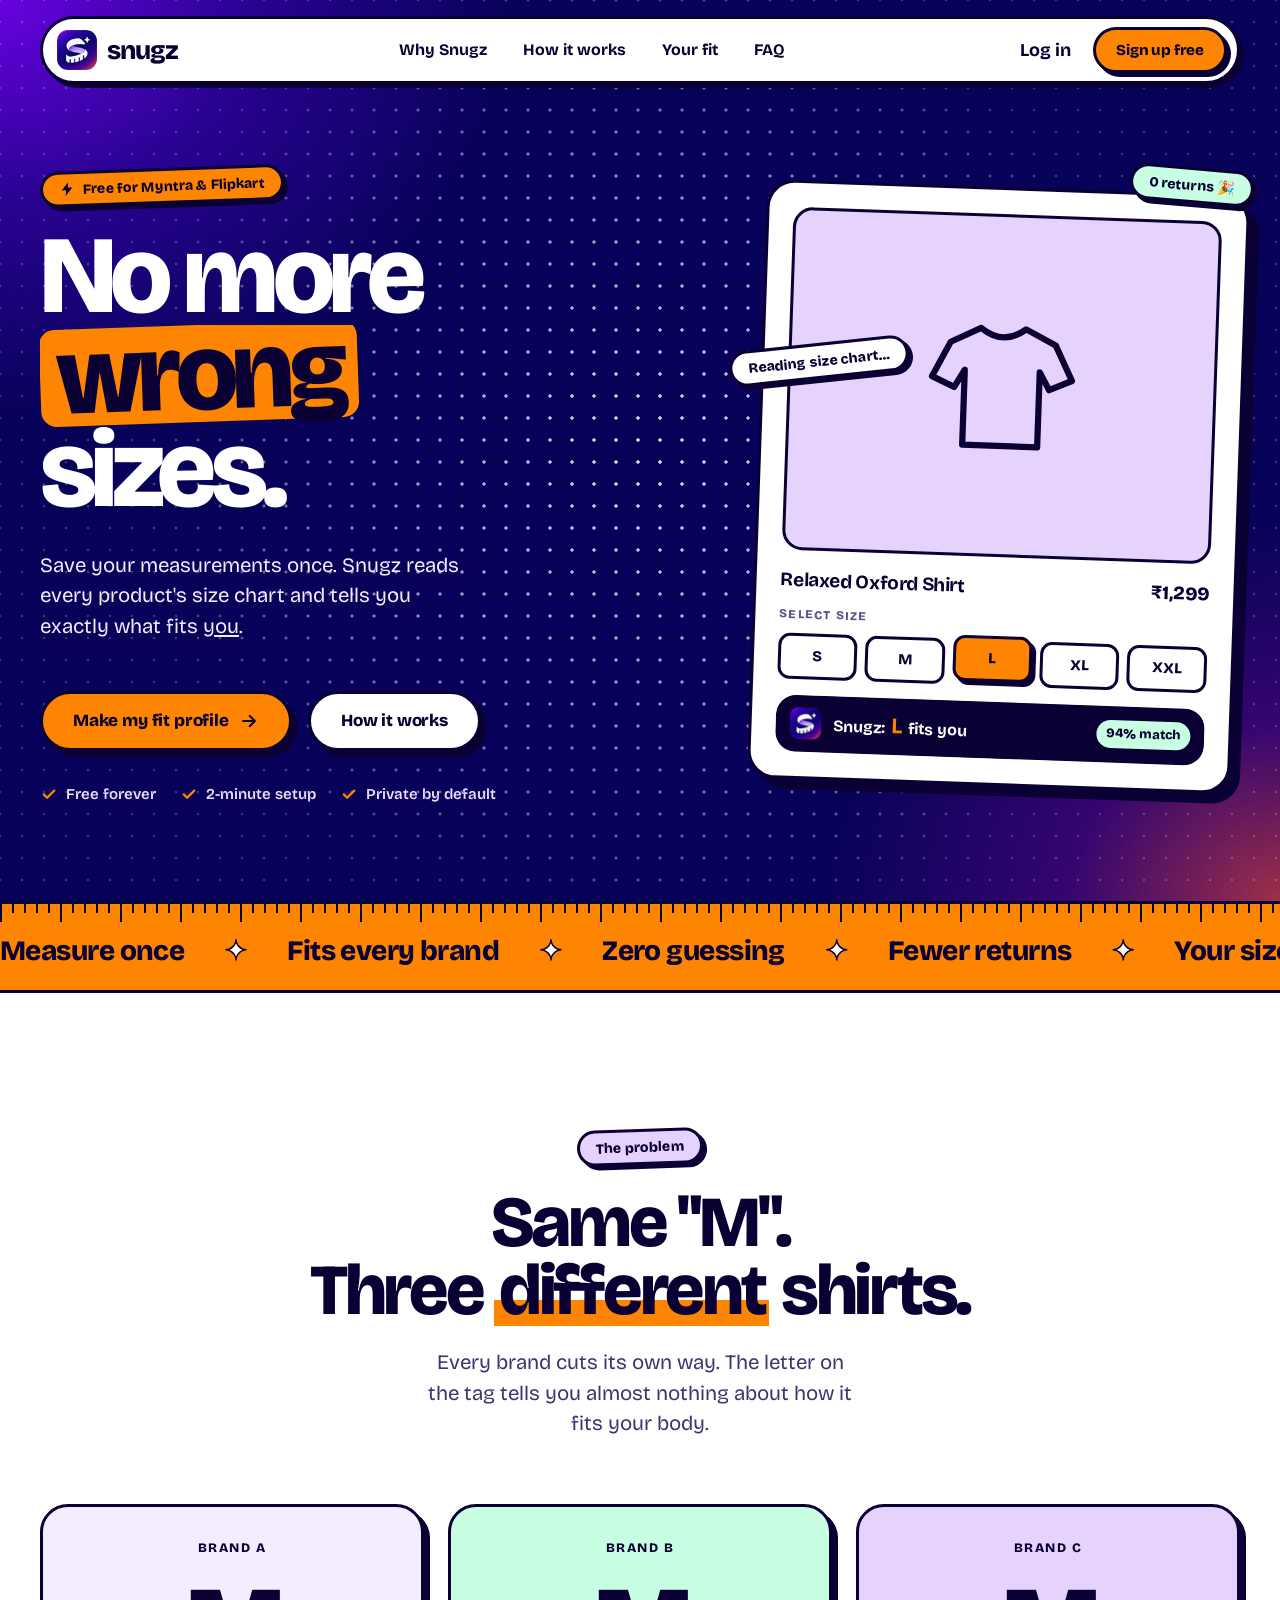
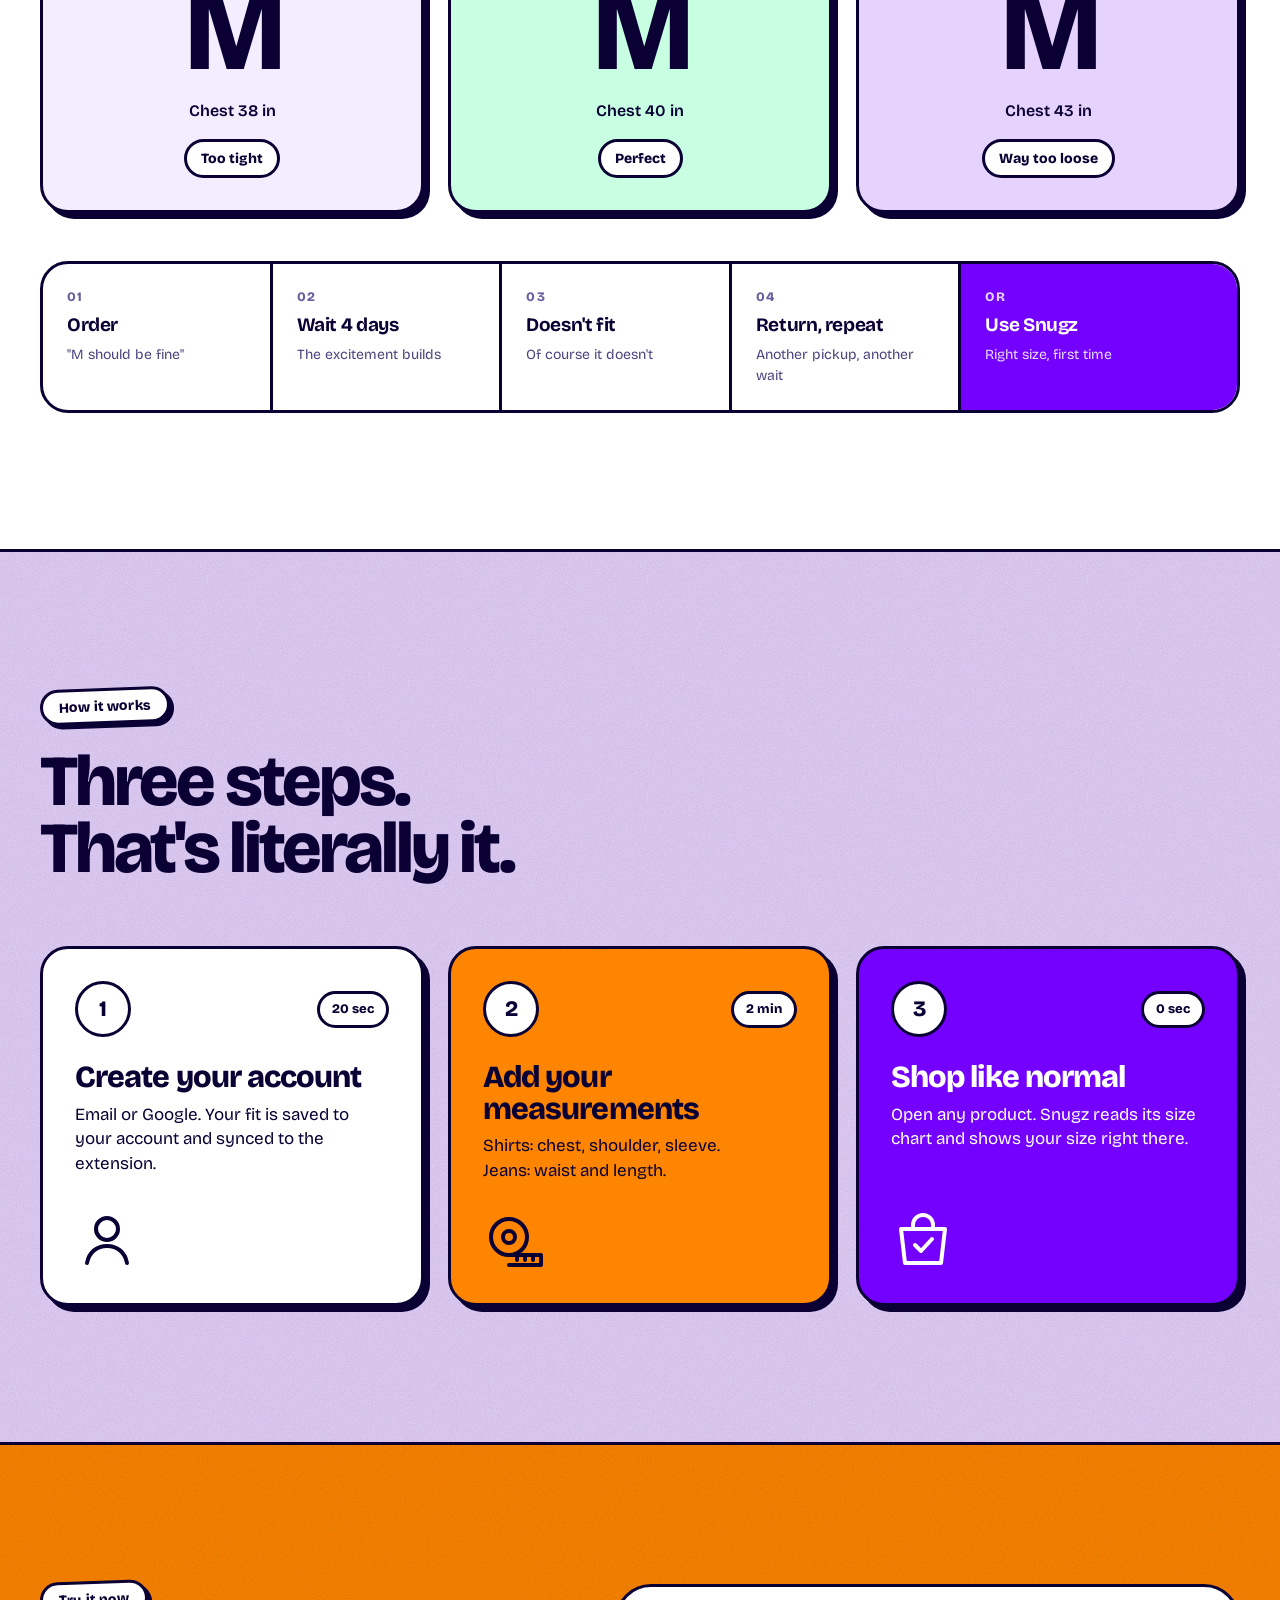
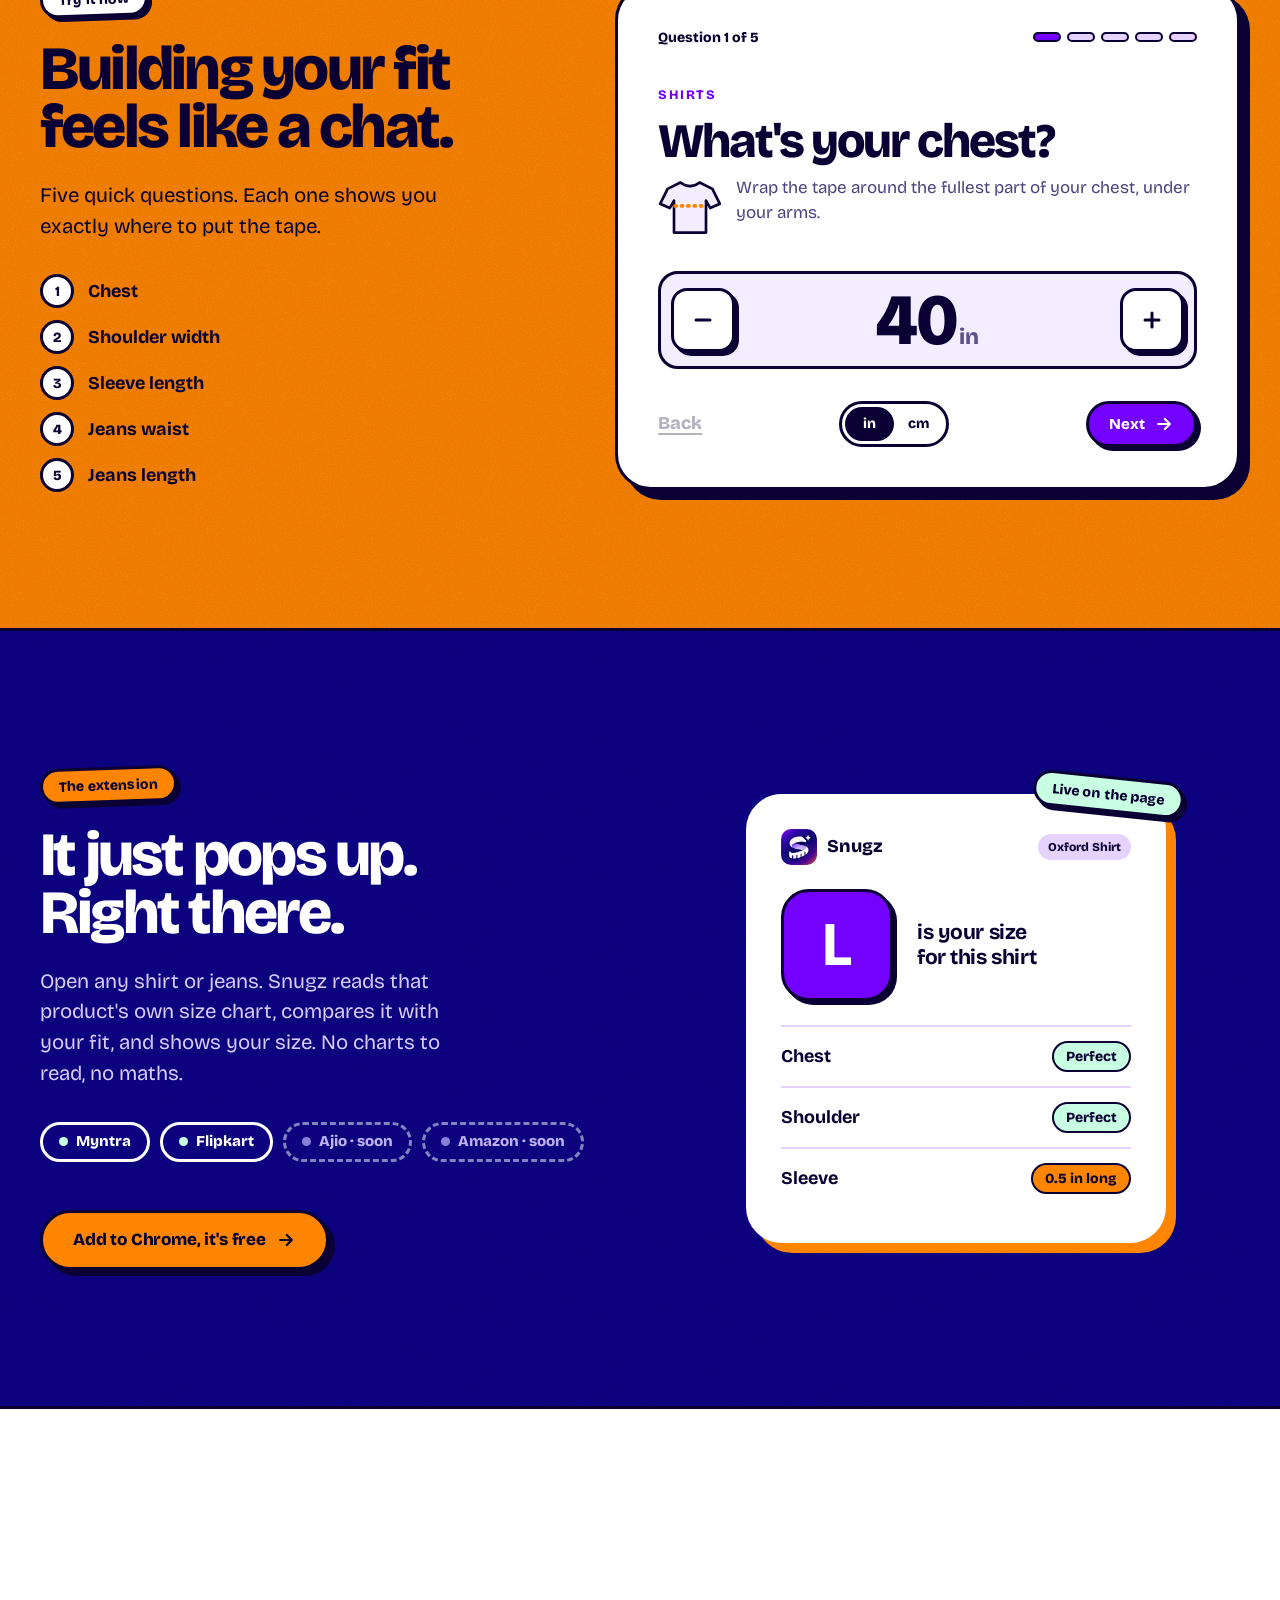
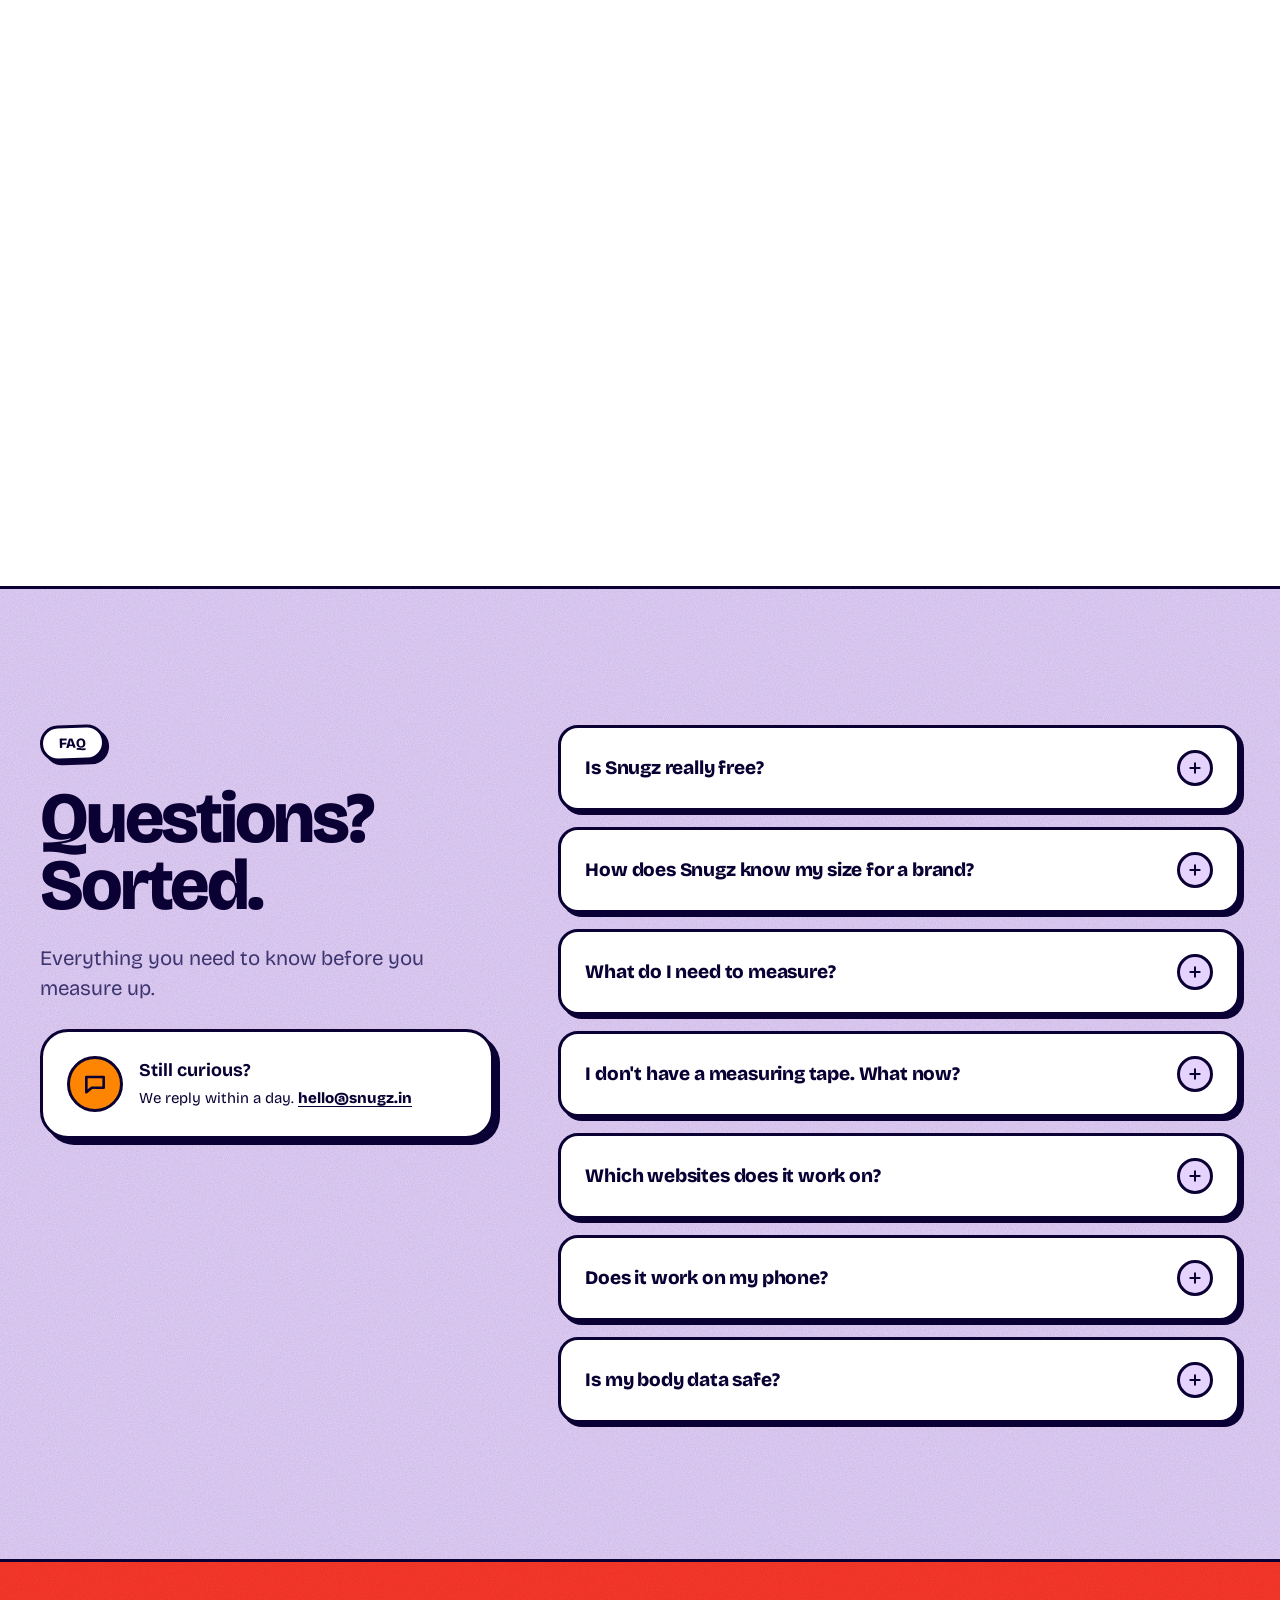
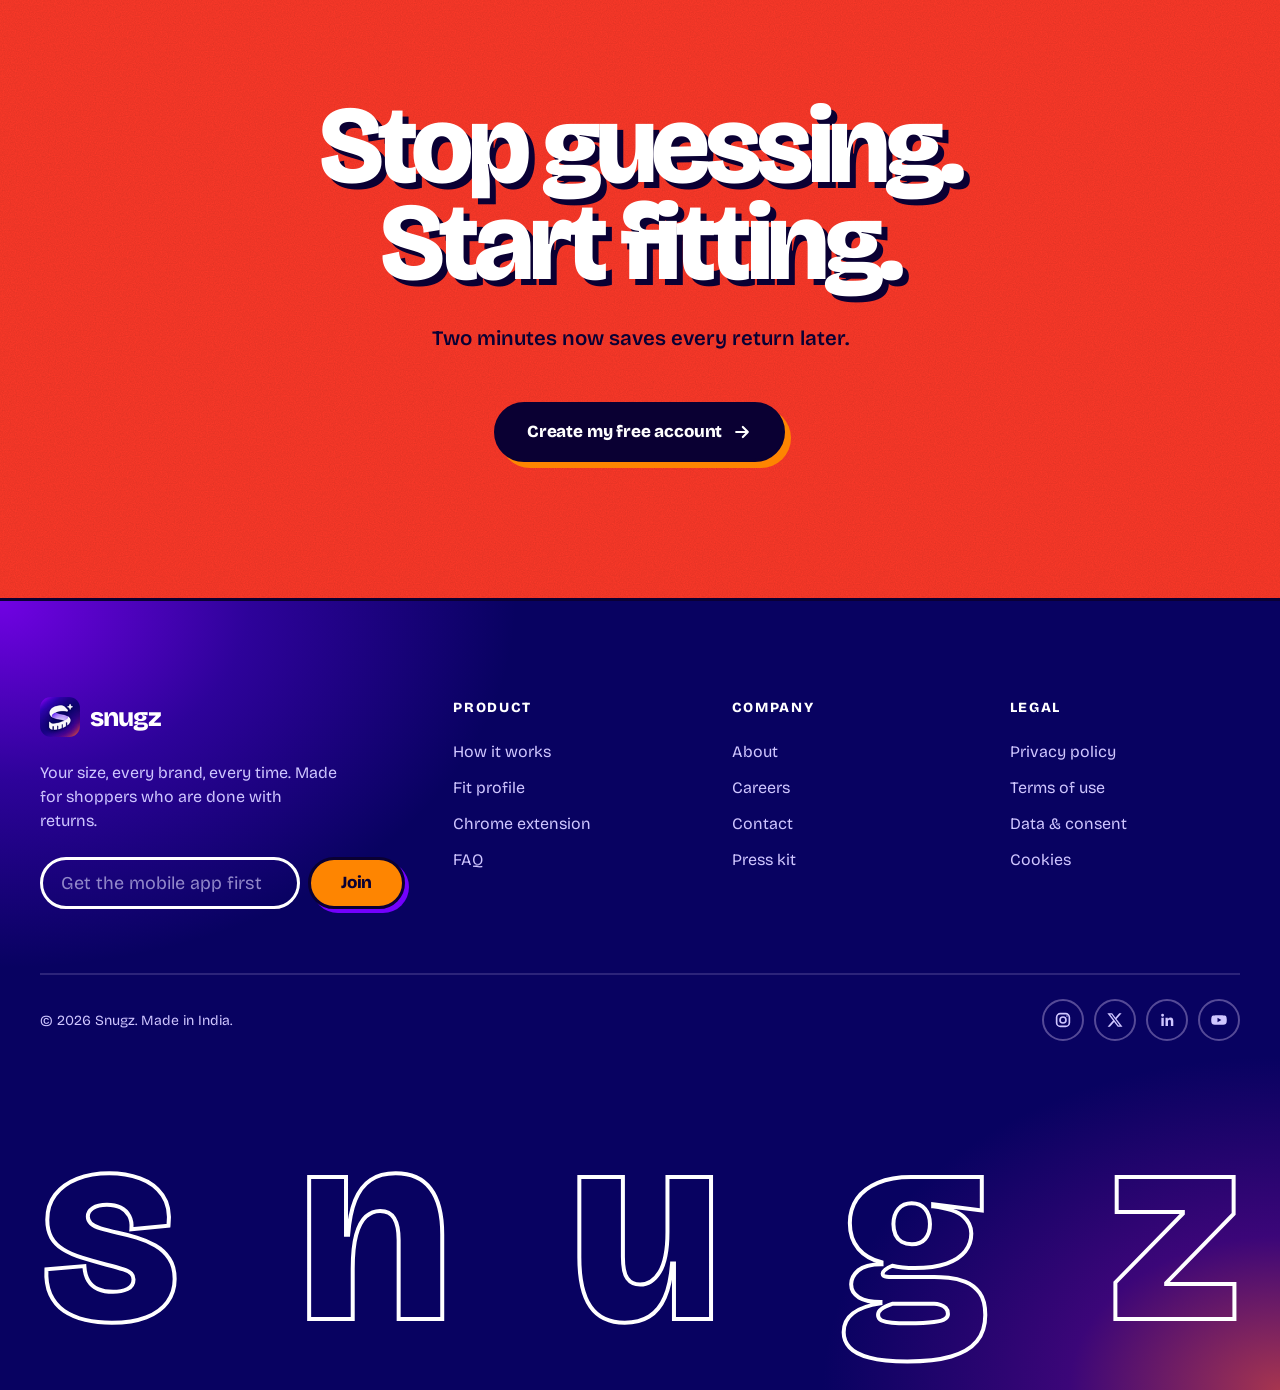
==== commit 284468ff: "Add Google sign-in on the website - SnugzAPI.googleURL / sessionFromURL for Supabase Google OAuth - " ====
--- a/website/index.html
+++ b/website/index.html
@@ -11,7 +11,7 @@
   <link rel="preconnect" href="https://fonts.googleapis.com" />
   <link rel="preconnect" href="https://fonts.gstatic.com" crossorigin />
   <link href="https://fonts.googleapis.com/css2?family=Bricolage+Grotesque:opsz,wght@12..96,400;12..96,500;12..96,600;12..96,700;12..96,800&display=swap" rel="stylesheet" />
-  <link rel="stylesheet" href="css/style.css" />
+  <link rel="stylesheet" href="css/style.css?v=2" />
 </head>
 <body>
 
@@ -313,6 +313,6 @@
 </footer>
 
 <div class="wipe" id="wipe"><img src="assets/snugz-icon-512.png" alt="" /></div>
-<script src="js/main.js"></script>
+<script src="js/main.js?v=2"></script>
 </body>
 </html>
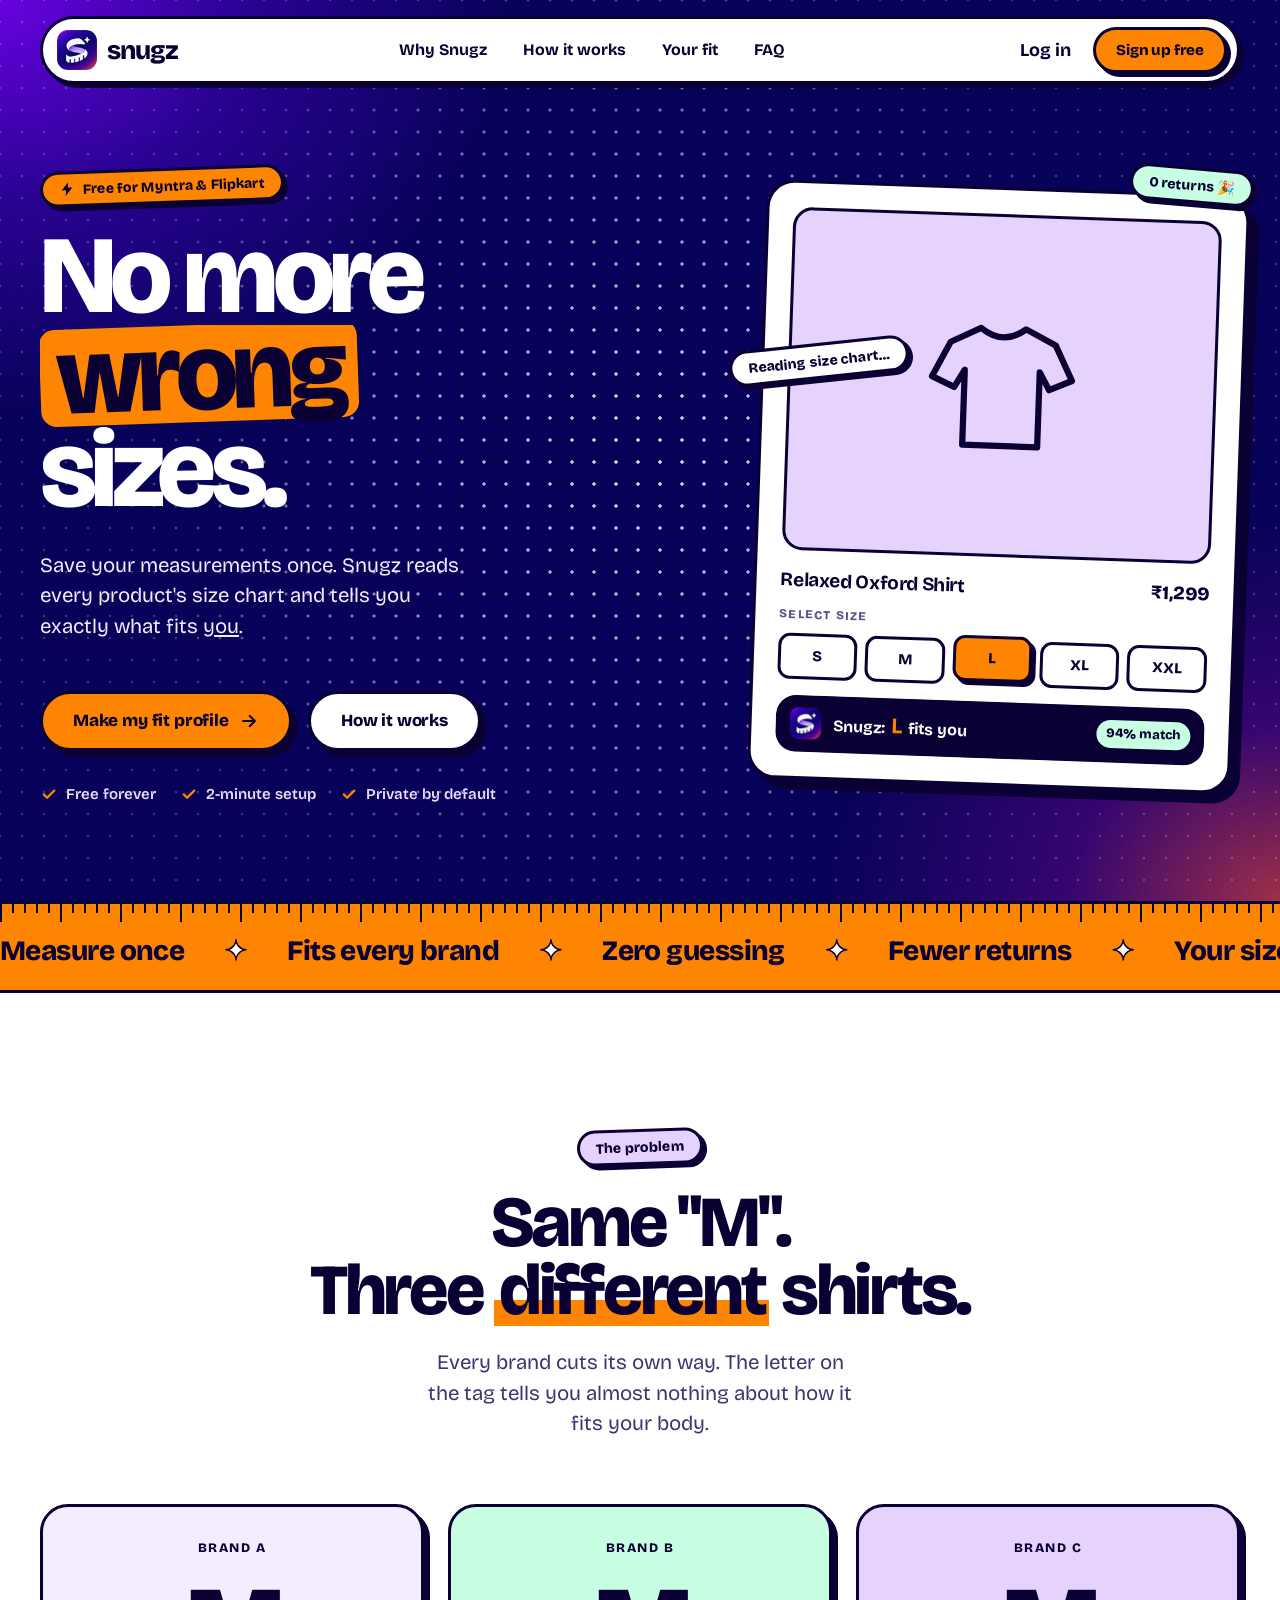
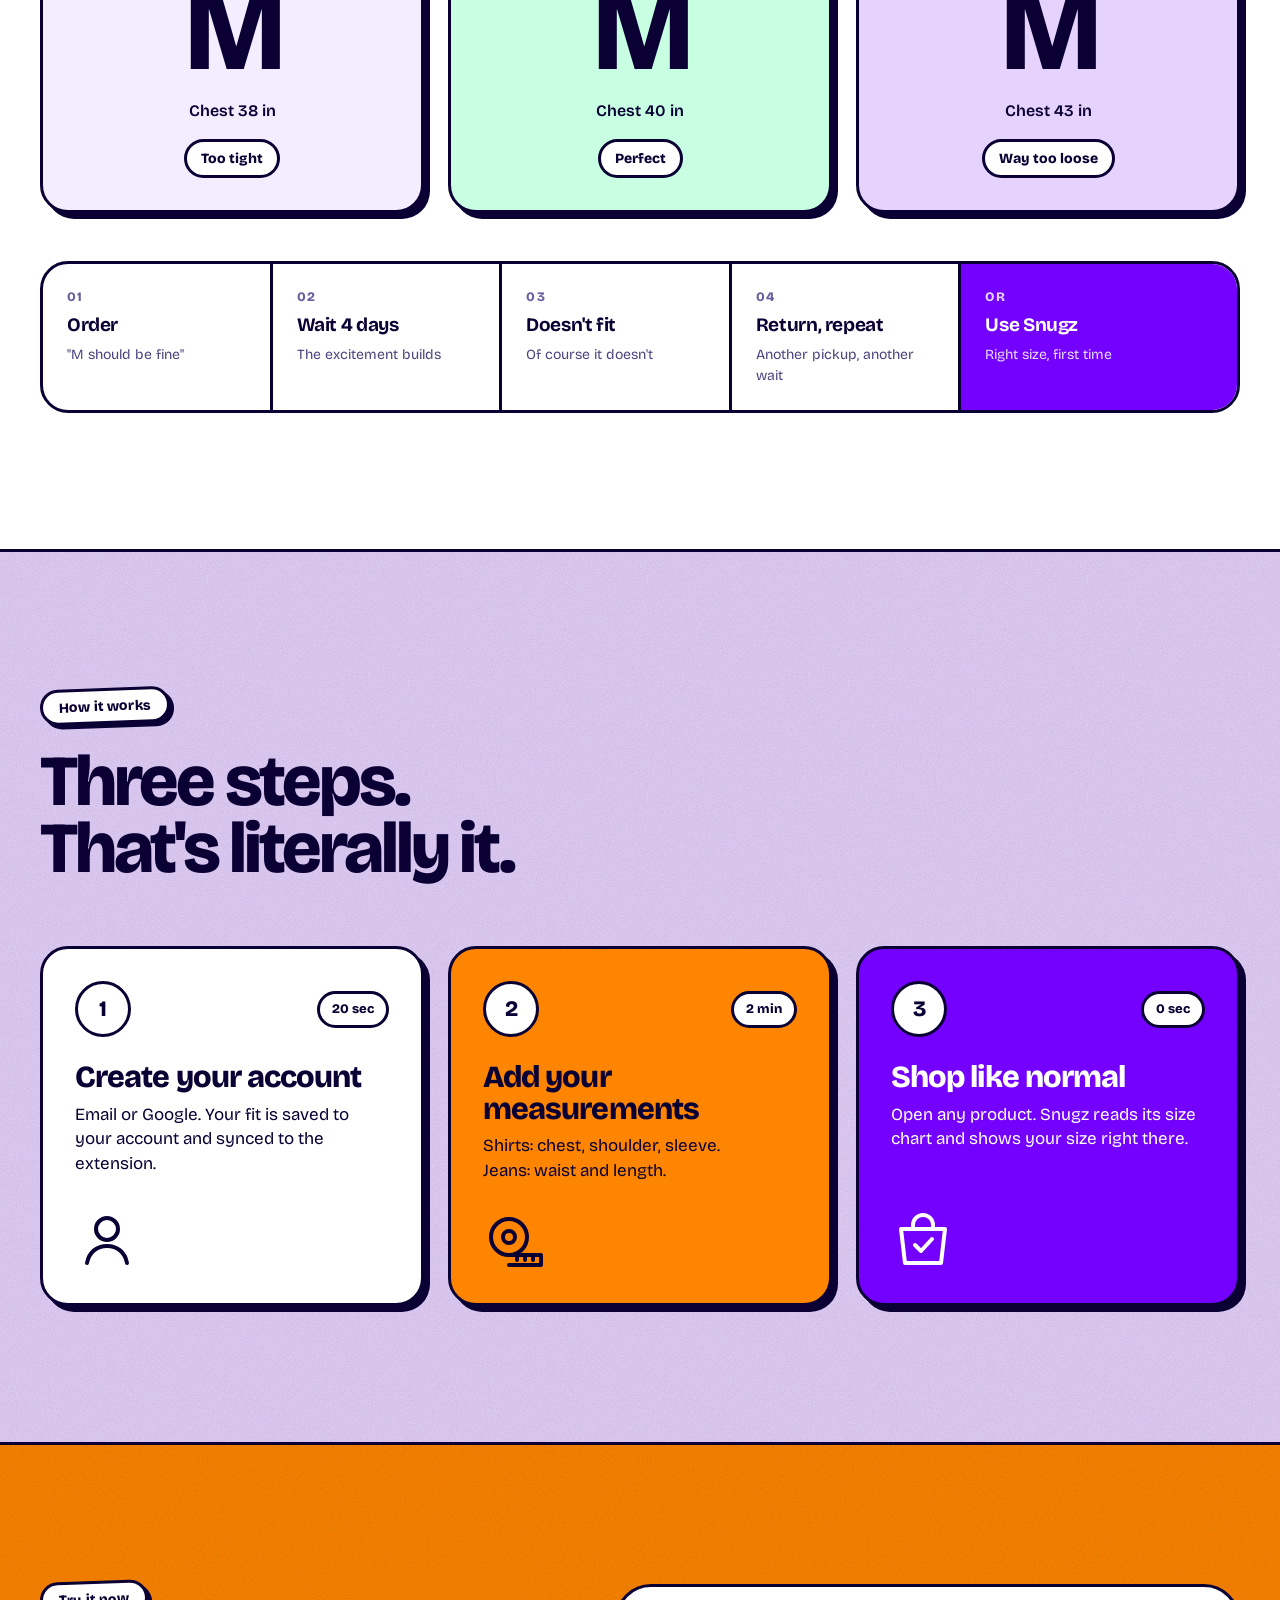
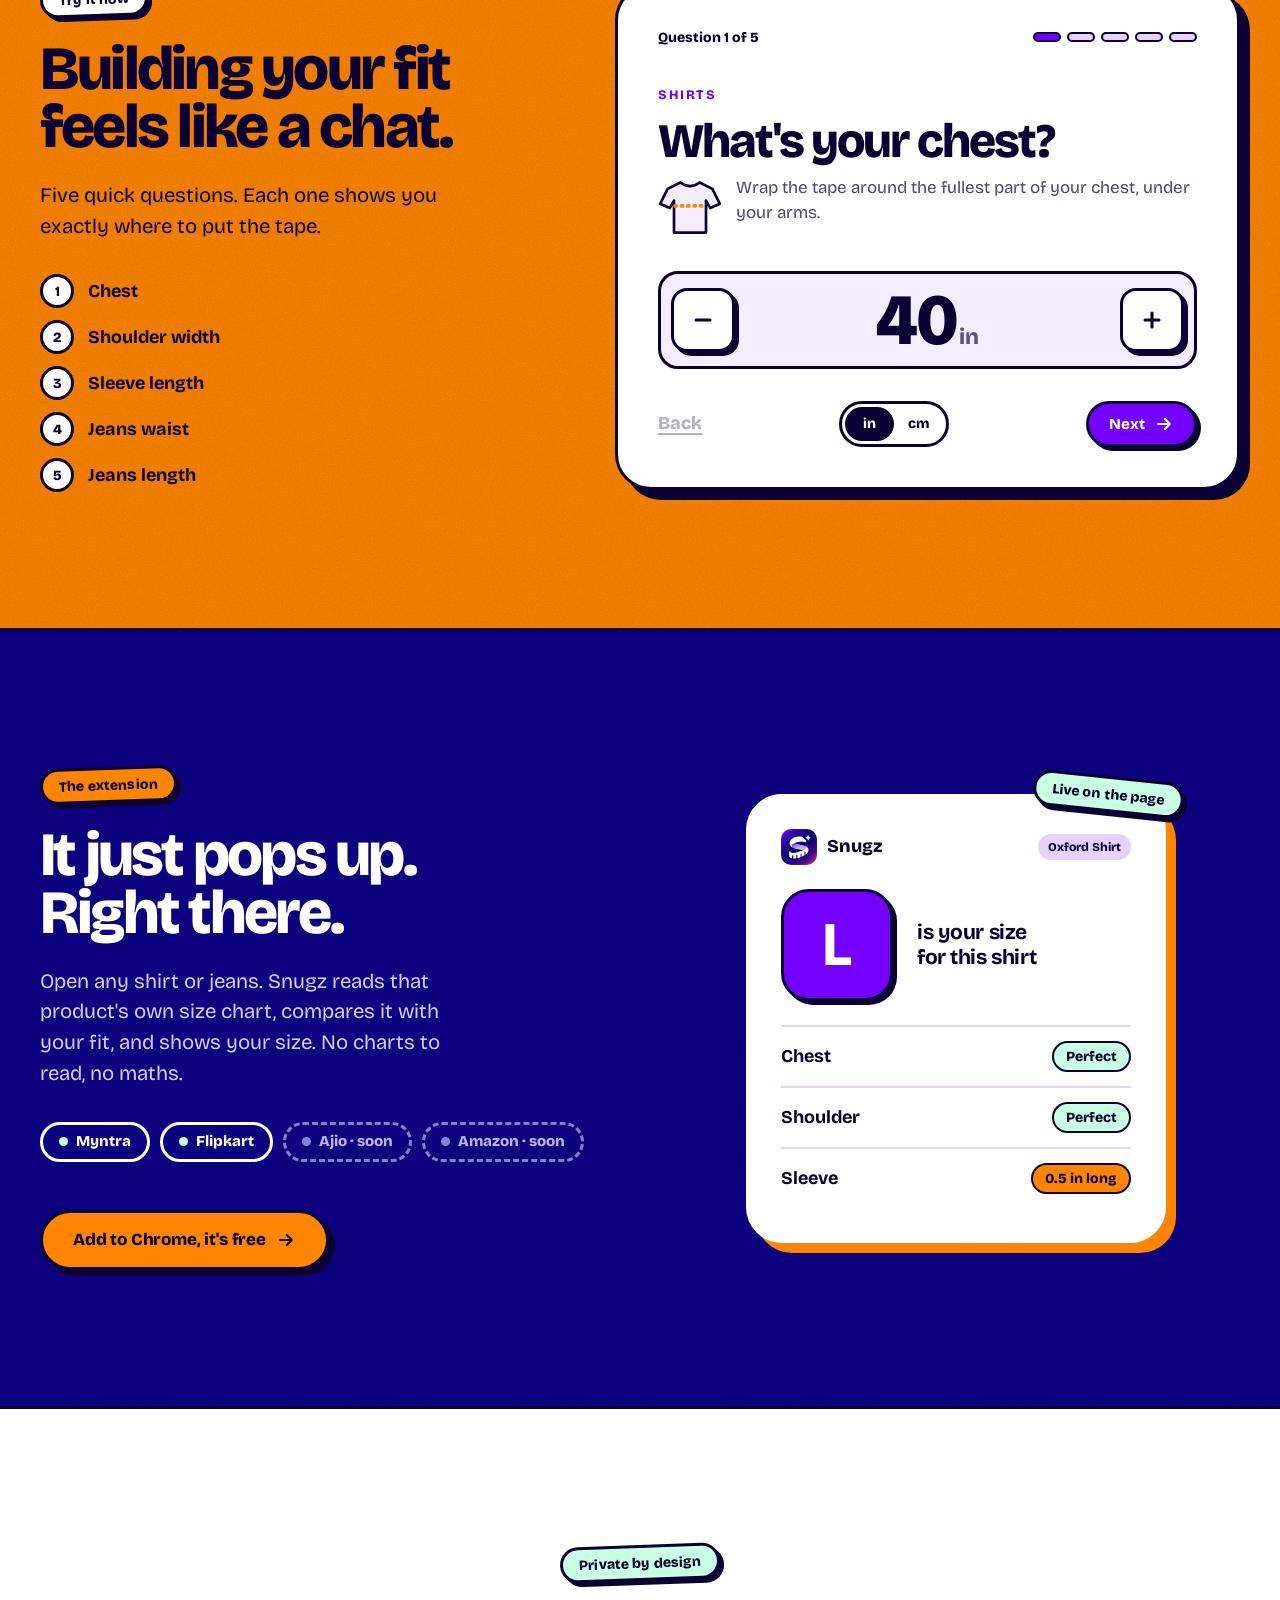
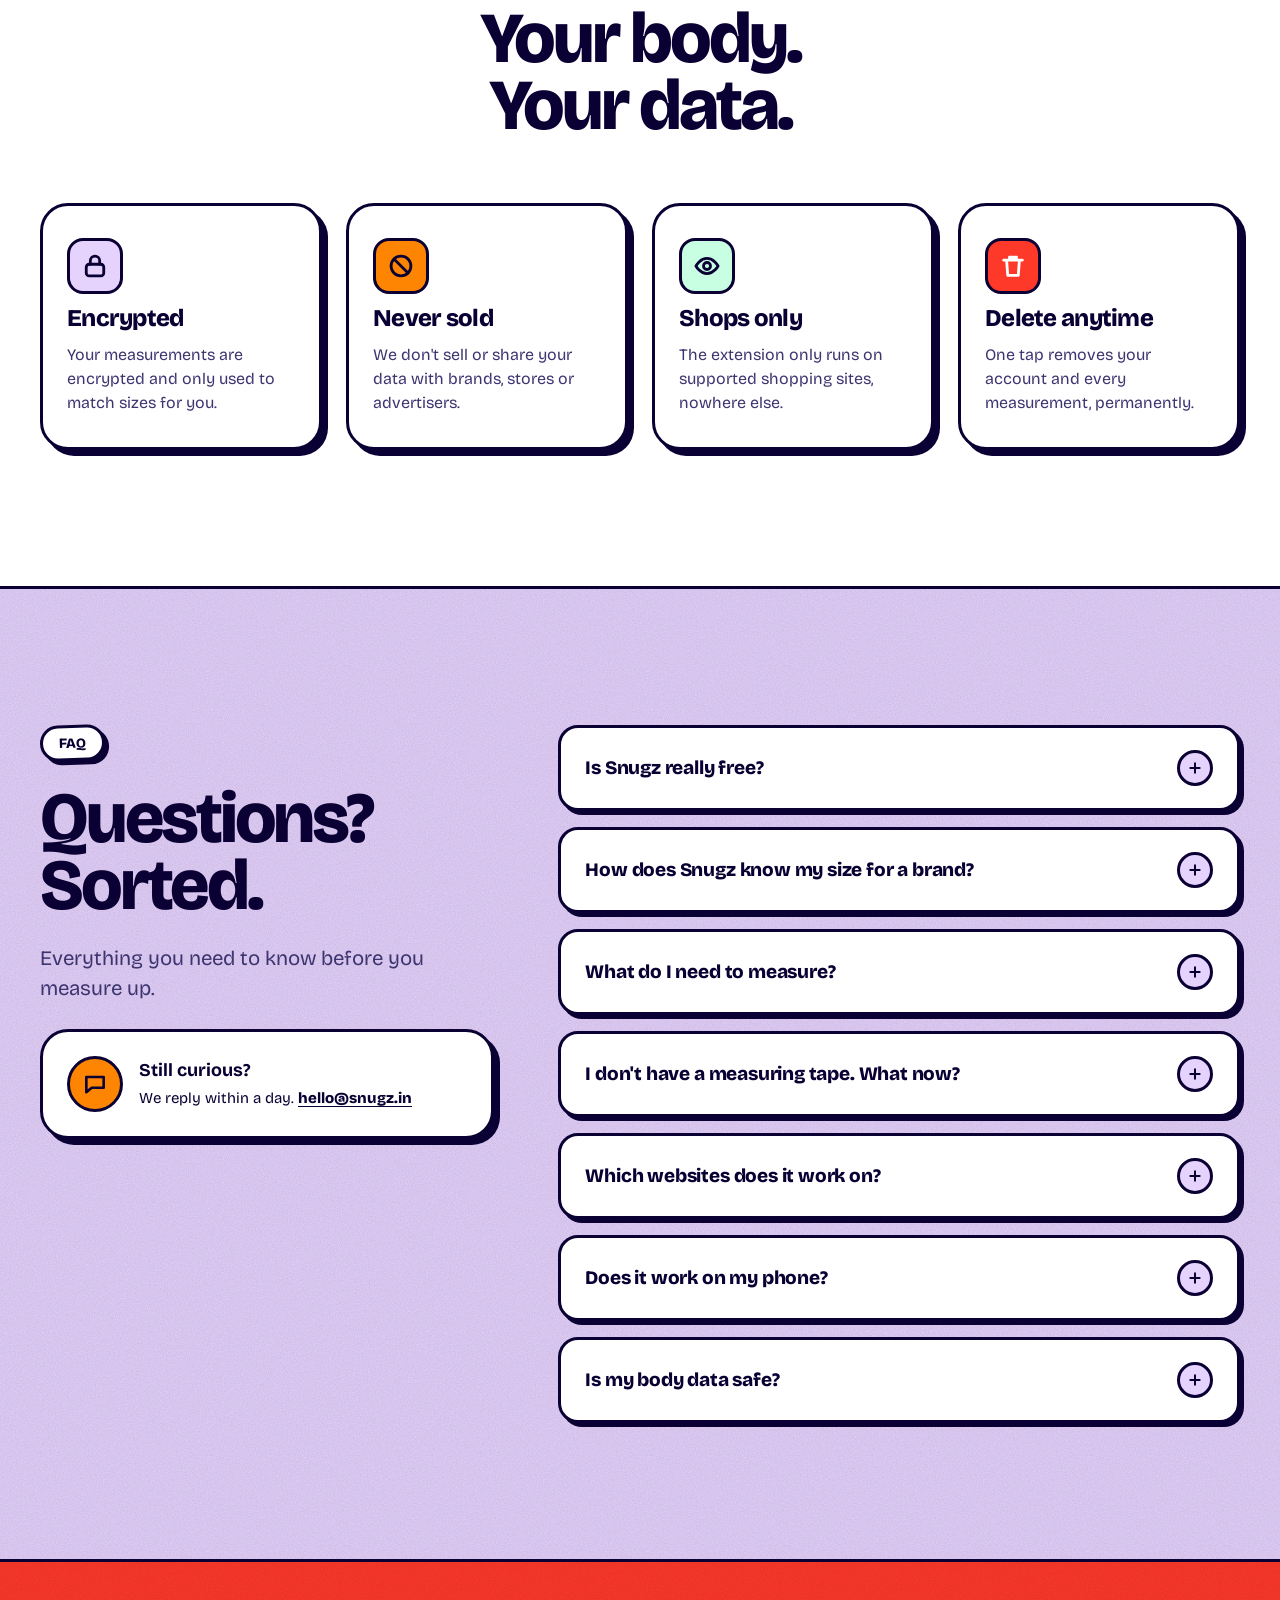
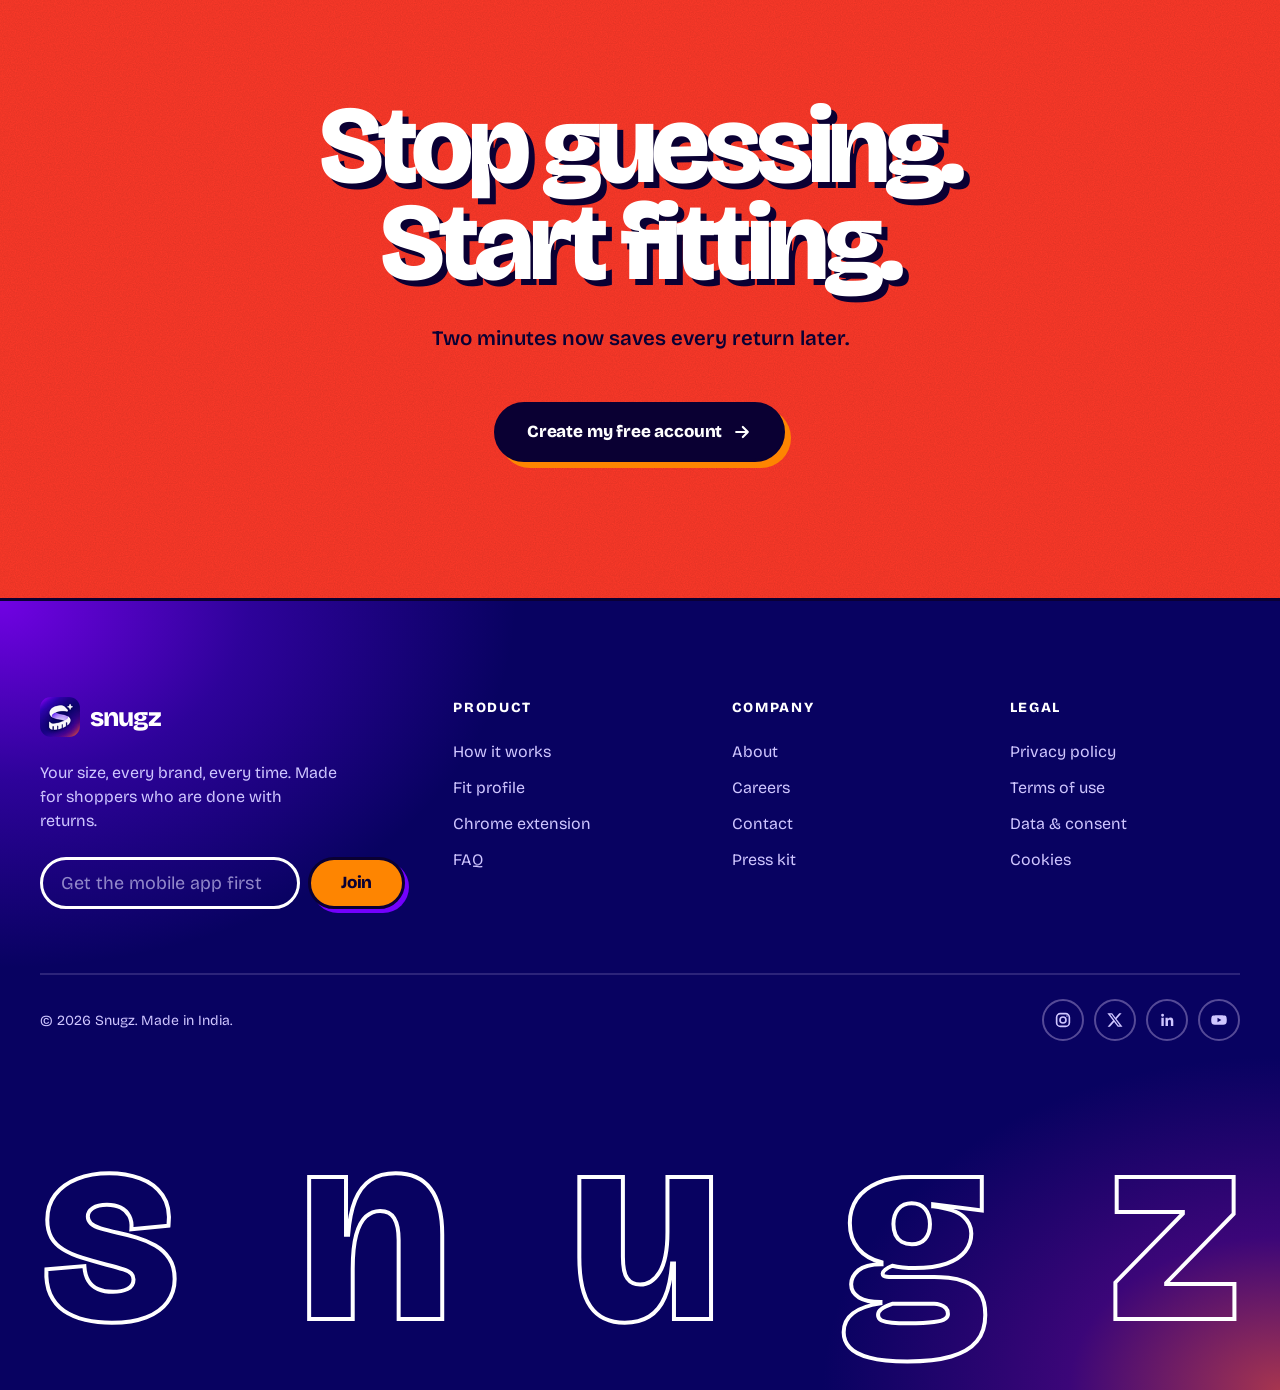
==== commit 41a2aa22: "Install page + Flipkart support for size highlighting - website/install.html: download the extension" ====
--- a/website/index.html
+++ b/website/index.html
@@ -11,7 +11,7 @@
   <link rel="preconnect" href="https://fonts.googleapis.com" />
   <link rel="preconnect" href="https://fonts.gstatic.com" crossorigin />
   <link href="https://fonts.googleapis.com/css2?family=Bricolage+Grotesque:opsz,wght@12..96,400;12..96,500;12..96,600;12..96,700;12..96,800&display=swap" rel="stylesheet" />
-  <link rel="stylesheet" href="css/style.css?v=2" />
+  <link rel="stylesheet" href="css/style.css?v=3" />
 </head>
 <body>
 
@@ -210,7 +210,7 @@
           <span class="store soon"><i></i>Ajio · soon</span>
           <span class="store soon"><i></i>Amazon · soon</span>
         </div>
-        <a href="#" class="btn btn-orange rv chrome" style="--i:4">Add to Chrome, it's free <svg class="arrow"><use href="#i-arrow"/></svg></a>
+        <a href="install.html" class="btn btn-orange rv chrome go" style="--i:4">Add to Chrome, it's free <svg class="arrow"><use href="#i-arrow"/></svg></a>
       </div>
       <div class="popwrap rv" style="--i:2">
         <span class="sticker mint">Live on the page</span>
@@ -313,6 +313,6 @@
 </footer>
 
 <div class="wipe" id="wipe"><img src="assets/snugz-icon-512.png" alt="" /></div>
-<script src="js/main.js?v=2"></script>
+<script src="js/main.js?v=3"></script>
 </body>
 </html>
